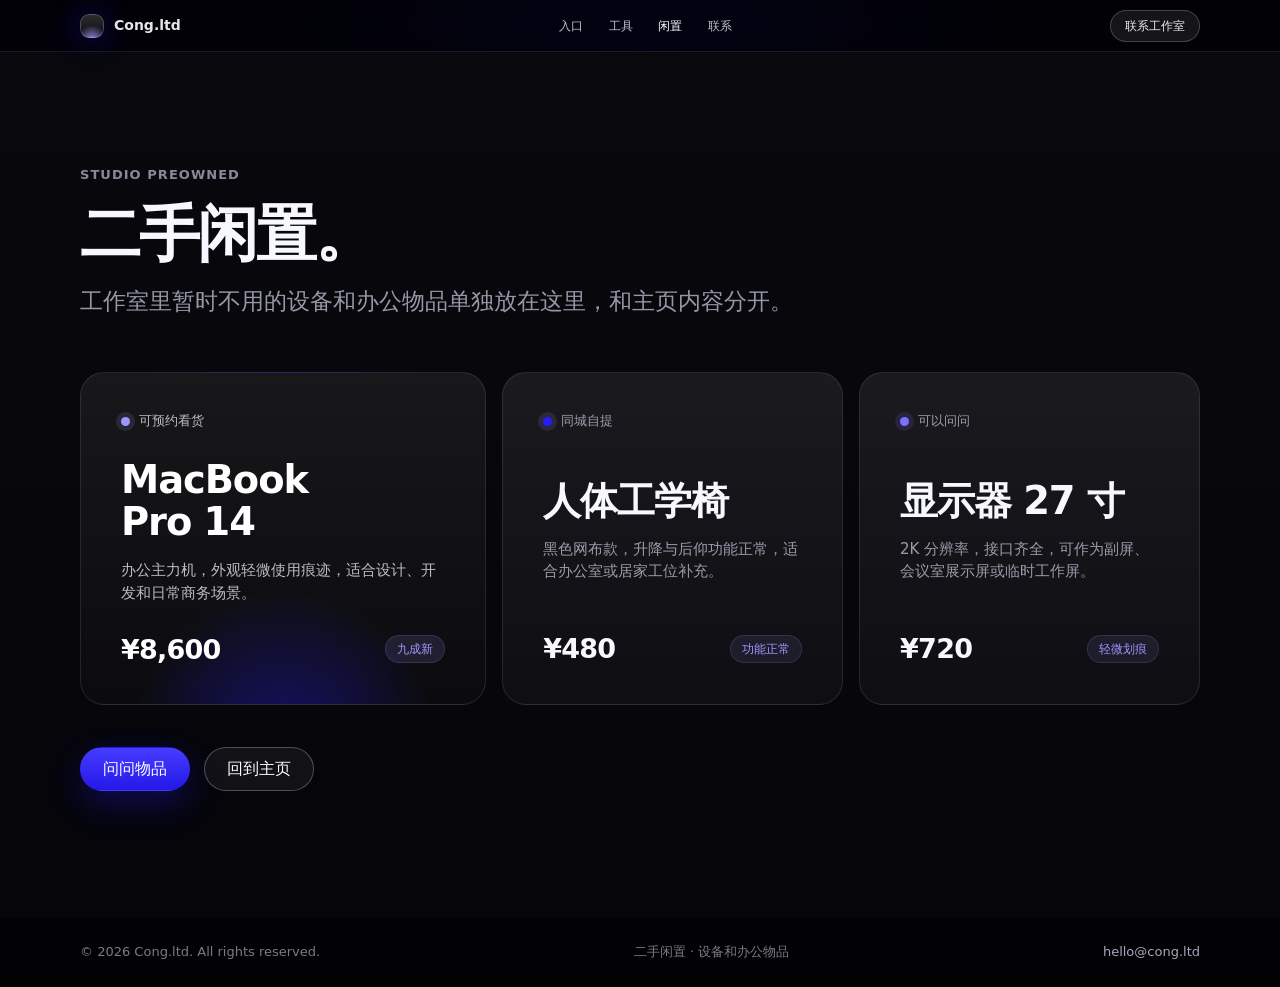
==== preowned.html @ 111c8457 "Upload cleaned Cong.ltd site" ====
<!doctype html>
<html lang="zh-CN">
<head>
  <meta charset="utf-8" />
  <meta name="viewport" content="width=device-width, initial-scale=1" />
  <title>二手闲置｜Cong.ltd</title>
  <meta name="description" content="Cong.ltd 工作室的二手闲置页面：设备、办公物品和轻量联系入口。" />
  <link rel="stylesheet" href="assets/css/style.css">
</head>
<body>
  <a class="skip-link" href="#main">跳到正文</a>
  <nav class="nav" aria-label="主导航">
    <div class="nav-inner">
      <a class="brand" href="index.html#top" aria-label="Cong.ltd 首页"><span class="brand-mark" aria-hidden="true"></span><span>Cong.ltd</span></a>
      <div class="nav-links" aria-label="页面导航">
        <a href="index.html#top">入口</a>
        <a href="tools.html">工具</a>
        <a href="preowned.html" aria-current="page">闲置</a>
        <a href="index.html#contact">联系</a>
      </div>
      <a class="nav-cta" href="index.html#contact">联系工作室</a>
      <button class="menu-btn" type="button" aria-label="打开菜单" aria-expanded="false">☰</button>
    </div>
  </nav>
  <div class="mobile-menu" aria-label="移动端菜单">
    <a href="index.html#top">入口</a>
    <a href="tools.html">工具</a>
    <a href="preowned.html">闲置</a>
    <a href="index.html#contact">联系</a>
  </div>

  <main id="main">
    <section class="section shelf-section page-hero">
      <div class="wrap">
        <div class="section-head left reveal">
          <p class="eyebrow dark-text">Studio preowned</p>
          <h1>二手闲置。</h1>
          <p class="lead">工作室里暂时不用的设备和办公物品单独放在这里，和主页内容分开。</p>
        </div>
        <div class="product-grid compact">
          <article class="product-card feature reveal">
            <div class="product-topline">
              <span class="status-dot available"></span>
              <span>可预约看货</span>
            </div>
            <div>
              <h3>MacBook Pro 14</h3>
              <p>办公主力机，外观轻微使用痕迹，适合设计、开发和日常商务场景。</p>
            </div>
            <div class="product-foot">
              <strong>¥8,600</strong>
              <span class="pill">九成新</span>
            </div>
          </article>
          <article class="product-card reveal">
            <div class="product-topline">
              <span class="status-dot"></span>
              <span>同城自提</span>
            </div>
            <div>
              <h3>人体工学椅</h3>
              <p>黑色网布款，升降与后仰功能正常，适合办公室或居家工位补充。</p>
            </div>
            <div class="product-foot">
              <strong>¥480</strong>
              <span class="pill">功能正常</span>
            </div>
          </article>
          <article class="product-card reveal">
            <div class="product-topline">
              <span class="status-dot reserved"></span>
              <span>可以问问</span>
            </div>
            <div>
              <h3>显示器 27 寸</h3>
              <p>2K 分辨率，接口齐全，可作为副屏、会议室展示屏或临时工作屏。</p>
            </div>
            <div class="product-foot">
              <strong>¥720</strong>
              <span class="pill">轻微划痕</span>
            </div>
          </article>
        </div>
        <div class="section-actions reveal preowned-actions">
          <a class="btn" href="mailto:hello@cong.ltd?subject=Cong.ltd%20%E9%97%B2%E7%BD%AE">问问物品</a>
          <a class="btn secondary" href="index.html#contact">回到主页</a>
        </div>
      </div>
    </section>
  </main>

  <footer class="footer">
    <div class="footer-inner">
      <span>© <span id="year"></span> Cong.ltd. All rights reserved.</span>
      <span>二手闲置 · 设备和办公物品</span>
      <a class="footer-mail" href="mailto:hello@cong.ltd?subject=Cong.ltd%20%E8%81%94%E7%B3%BB">hello@cong.ltd</a>
    </div>
  </footer>

  <script src="assets/js/script.js" defer></script>
</body>
</html>
---- assets/css/style.css ----
:root {
  color-scheme: dark;
  --black: #020204;
  --ink: #f6f7ff;
  --muted: rgba(230, 233, 255, .64);
  --soft: #080812;
  --soft-2: #030308;
  --white: #11121c;
  --line: rgba(255, 255, 255, .1);
  --blue: #281cff;
  --blue-dark: #7b70ff;
  --blue-bright: #9f96ff;
  --violet: #6d3cff;
  --radius: 18px;
  --shadow: rgba(18, 10, 96, .38) 0 24px 80px;
  --max: 1120px;
  --nav-h: 52px;
  --font-system: -apple-system, BlinkMacSystemFont, "SF Pro Display", "SF Pro Text", "PingFang SC", "Hiragino Sans GB", "Microsoft YaHei", "Segoe UI", system-ui, sans-serif;
  --tracking-tight: -0.028em;
  --tracking-title: -0.038em;
  --tracking-body: 0;
  --tracking-label: .08em;
  --text-caption: 12px;
  --text-small: 14px;
  --text-body: 17px;
  --text-lead: clamp(19px, 1.8vw, 23px);
  --text-card-title: clamp(23px, 2.2vw, 29px);
  --text-section-title: clamp(40px, 4.8vw, 64px);
  --text-hero: clamp(44px, 7.4vw, 92px);
  font-family: var(--font-system);
}

* { box-sizing: border-box; }
html { scroll-behavior: smooth; }
body {
  margin: 0;
  background:
    radial-gradient(circle at 50% -14%, rgba(40, 28, 255, .2), transparent 30%),
    radial-gradient(circle at 10% 34%, rgba(109, 60, 255, .12), transparent 28%),
    radial-gradient(circle at 90% 66%, rgba(40, 28, 255, .13), transparent 30%),
    var(--soft-2);
  color: var(--ink);
  letter-spacing: var(--tracking-body);
  -webkit-font-smoothing: antialiased;
  text-rendering: optimizeLegibility;
  font-size: var(--text-body);
  line-height: 1.47059;
}

a { color: inherit; text-decoration: none; }
button, input, textarea { font: inherit; }

.skip-link {
  position: absolute;
  left: 12px;
  top: -48px;
  z-index: 20;
  background: rgba(246,247,255,.94);
  color: #020204;
  padding: 10px 14px;
  border-radius: 999px;
  transition: top .2s ease;
}
.skip-link:focus { top: 12px; }

.nav {
  position: sticky;
  top: 0;
  z-index: 10;
  height: var(--nav-h);
  background: rgba(2, 2, 6, .74);
  color: rgba(255, 255, 255, .9);
  backdrop-filter: saturate(180%) blur(20px);
  -webkit-backdrop-filter: saturate(180%) blur(20px);
  border-bottom: 1px solid rgba(255,255,255,.1);
}

.nav-inner {
  width: min(var(--max), calc(100% - 36px));
  margin: 0 auto;
  height: 100%;
  display: flex;
  align-items: center;
  justify-content: space-between;
  gap: 20px;
}

.brand {
  display: inline-flex;
  align-items: center;
  gap: 10px;
  min-width: max-content;
  font-size: 14px;
  font-weight: 600;
  letter-spacing: var(--tracking-body);
}

.brand-mark {
  width: 24px;
  height: 24px;
  border-radius: 9px;
  background:
    radial-gradient(circle at 50% 110%, rgba(159,150,255,.95), transparent 52%),
    linear-gradient(180deg, rgba(255,255,255,.16), rgba(255,255,255,.02)),
    #05050a;
  box-shadow:
    inset 0 0 0 1px rgba(255,255,255,.22),
    0 0 30px rgba(40,28,255,.42);
}

.nav-links {
  display: flex;
  align-items: center;
  gap: clamp(16px, 2vw, 26px);
  font-size: var(--text-caption);
  line-height: 1;
  color: rgba(255,255,255,.76);
}

.nav-links a { transition: color .18s ease; }
.nav-links a:hover, .nav-links a:focus-visible, .nav-links a[aria-current="page"] { color: #fff; }

.nav-cta {
  display: inline-flex;
  align-items: center;
  justify-content: center;
  min-height: 32px;
  padding: 0 14px;
  border-radius: 999px;
  border: 1px solid rgba(255,255,255,.2);
  background: rgba(255,255,255,.08);
  color: rgba(255,255,255,.92);
  font-size: var(--text-caption);
  line-height: 1;
  font-weight: 500;
  transition: background .18s ease, border-color .18s ease;
}
.nav-cta:hover { background: rgba(255,255,255,.14); border-color: rgba(255,255,255,.32); }

.menu-btn { display: none; }
.mobile-menu { display: none; }

main { overflow: hidden; }

.hero {
  min-height: auto;
  background:
    radial-gradient(circle at 50% 88%, rgba(40, 28, 255, .58), transparent 29%),
    radial-gradient(circle at 50% 78%, rgba(159, 150, 255, .32), transparent 22%),
    linear-gradient(180deg, #020204 0%, #030309 62%, #080817 100%);
  color: #fff;
  display: grid;
  place-items: center;
  text-align: center;
  padding: clamp(74px, 7.8vw, 108px) 18px clamp(66px, 7vw, 92px);
  position: relative;
  isolation: isolate;
}

.hero::before {
  content: "";
  position: absolute;
  inset: auto max(-140px, -11vw) 26px max(-140px, -11vw);
  height: min(520px, 48vw);
  border-radius: 46px;
  background:
    radial-gradient(circle at 50% 100%, rgba(159,150,255,.82), transparent 34%),
    radial-gradient(circle at 50% 92%, rgba(40,28,255,.76), transparent 44%),
    linear-gradient(180deg, rgba(255,255,255,.04), rgba(255,255,255,.01));
  filter: blur(2px);
  opacity: .74;
  z-index: -1;
  pointer-events: none;
  box-shadow:
    inset 0 0 0 1px rgba(255,255,255,.06),
    inset 0 -42px 80px rgba(159,150,255,.26),
    0 44px 120px rgba(40,28,255,.24);
}

.hero::after {
  content: "";
  position: absolute;
  inset: 0;
  background:
    linear-gradient(90deg, rgba(255,255,255,.035) 1px, transparent 1px),
    linear-gradient(180deg, rgba(255,255,255,.03) 1px, transparent 1px);
  background-size: 120px 120px;
  mask-image: linear-gradient(to bottom, transparent, #000 18%, transparent 72%);
  opacity: .18;
  z-index: -1;
  pointer-events: none;
}

.hero-kicker, .eyebrow {
  margin: 0 0 18px;
  font-size: 13px;
  line-height: 1.23077;
  color: rgba(255,255,255,.72);
  letter-spacing: var(--tracking-label);
  text-transform: uppercase;
  font-weight: 600;
}

.hero h1 {
  margin: 0 auto;
  max-width: 1040px;
  font-size: var(--text-hero);
  line-height: 1.035;
  letter-spacing: var(--tracking-title);
  font-weight: 700;
  text-wrap: balance;
}

.hero-subtitle {
  max-width: 720px;
  margin: 26px auto 0;
  font-size: var(--text-lead);
  line-height: 1.381;
  color: rgba(235,238,255,.72);
  font-weight: 400;
  letter-spacing: var(--tracking-body);
  text-wrap: pretty;
}

.hero-actions, .section-actions {
  display: flex;
  align-items: center;
  justify-content: center;
  flex-wrap: wrap;
  gap: 14px;
  margin-top: 34px;
}

.btn {
  display: inline-flex;
  align-items: center;
  justify-content: center;
  min-height: 44px;
  padding: 0 22px;
  border-radius: 999px;
  border: 1px solid transparent;
  background: var(--blue);
  color: #fff;
  font-size: 16px;
  line-height: 1;
  font-weight: 500;
  letter-spacing: var(--tracking-body);
  box-shadow: 0 12px 34px rgba(40,28,255,.3);
  background: linear-gradient(180deg, #463cff, #2518e8);
  transition: transform .18s ease, background .18s ease, border-color .18s ease, box-shadow .18s ease;
}
.btn:hover { transform: translateY(-1px); background: linear-gradient(180deg, #5b52ff, #2f24ff); box-shadow: 0 16px 42px rgba(40,28,255,.4); }
.btn:active { transform: translateY(0); }
.btn.secondary { background: rgba(255,255,255,.05); border-color: rgba(255,255,255,.26); color: #fff; box-shadow: none; }
.btn.secondary:hover { border-color: rgba(255,255,255,.46); background: rgba(255,255,255,.09); box-shadow: none; }
.btn.dark { background: rgba(255,255,255,.1); color: #fff; border-color: rgba(255,255,255,.18); box-shadow: none; }
.btn.dark:hover { background: rgba(255,255,255,.15); box-shadow: none; }
.btn.ghost { background: rgba(255,255,255,.04); color: var(--blue-bright); border-color: rgba(159,150,255,.36); box-shadow: none; }
.btn.ghost:hover { background: rgba(159,150,255,.1); box-shadow: none; }

.hero-panel {
  width: min(920px, calc(100vw - 36px));
  margin: clamp(40px, 5vw, 52px) auto 0;
  border-radius: 42px;
  background:
    linear-gradient(180deg, rgba(255,255,255,.12), rgba(255,255,255,.025)),
    rgba(5,5,12,.64);
  border: 1px solid rgba(255,255,255,.14);
  box-shadow:
    inset 0 1px 0 rgba(255,255,255,.12),
    0 38px 120px rgba(0,0,0,.54),
    0 0 90px rgba(40,28,255,.18);
  padding: 14px;
  text-align: left;
  backdrop-filter: blur(22px) saturate(150%);
  -webkit-backdrop-filter: blur(22px) saturate(150%);
}

.dashboard {
  min-height: 330px;
  border-radius: 30px;
  background:
    radial-gradient(circle at 75% 110%, rgba(40,28,255,.28), transparent 36%),
    linear-gradient(180deg, rgba(255,255,255,.075), rgba(255,255,255,.026)),
    #050509;
  color: var(--ink);
  display: grid;
  grid-template-columns: 1fr 1.1fr;
  gap: 0;
  overflow: hidden;
}

.dash-copy {
  padding: clamp(26px, 3.6vw, 42px);
  display: flex;
  flex-direction: column;
  justify-content: space-between;
  gap: 28px;
}

.dash-label { font-size: 13px; line-height: 1.23077; color: var(--muted); margin-bottom: 14px; letter-spacing: var(--tracking-body); }
.dash-title { margin: 0; font-size: clamp(30px, 3.1vw, 44px); line-height: 1.09091; letter-spacing: var(--tracking-tight); font-weight: 650; text-wrap: balance; }
.dash-text { margin: 16px 0 0; color: var(--muted); font-size: 16px; line-height: 1.5; letter-spacing: var(--tracking-body); text-wrap: pretty; }

.dash-list { display: grid; gap: 12px; margin: 0; padding: 0; list-style: none; }
.dash-list li { display: flex; align-items: center; gap: 10px; color: rgba(235,238,255,.74); font-size: 14px; line-height: 1.35; letter-spacing: var(--tracking-body); }
.dot { width: 8px; height: 8px; border-radius: 50%; background: var(--blue-bright); box-shadow: 0 0 0 5px rgba(159,150,255,.13); }

.dash-visual {
  background:
    radial-gradient(circle at 50% 100%, rgba(159,150,255,.5), transparent 38%),
    radial-gradient(circle at 50% 76%, rgba(40,28,255,.44), transparent 44%),
    #030306;
  min-height: 330px;
  position: relative;
  padding: 24px;
  display: grid;
  place-items: center;
}

.orbit {
  width: min(340px, 78%);
  aspect-ratio: 1;
  border-radius: 42px;
  position: relative;
  background:
    radial-gradient(circle at 50% 105%, rgba(190,185,255,.92), transparent 32%),
    radial-gradient(circle at 50% 82%, rgba(40,28,255,.82), transparent 45%),
    linear-gradient(180deg, rgba(255,255,255,.03), rgba(255,255,255,.01));
  box-shadow:
    inset 0 0 0 1px rgba(255,255,255,.08),
    inset 0 -28px 70px rgba(159,150,255,.2),
    0 28px 80px rgba(40,28,255,.2);
  animation: breathe 5s ease-in-out infinite;
}

.orbit::before, .orbit::after {
  content: "";
  position: absolute;
  width: 108px;
  height: 54px;
  border-radius: 0 0 108px 108px;
  background: #281cff;
  box-shadow: 0 16px 52px rgba(40,28,255,.48);
}
.orbit::before { top: 31%; left: 50%; transform: translateX(-50%); }
.orbit::after { display: none; }

.core {
  position: absolute;
  inset: 50% auto auto 50%;
  transform: translate(-50%, -50%);
  width: 132px;
  height: 132px;
  border-radius: 50%;
  background:
    radial-gradient(circle at 50% 0%, #05050a 0 30%, transparent 31%),
    linear-gradient(180deg, #281cff, #120b8d);
  display: grid;
  place-items: center;
  color: #fff;
  font-size: 38px;
  font-weight: 750;
  box-shadow: 0 24px 70px rgba(40,28,255,.42);
}

@keyframes breathe {
  0%, 100% { transform: scale(1); opacity: .94; }
  50% { transform: scale(1.035); opacity: 1; }
}

.section {
  padding: clamp(72px, 9vw, 112px) 18px clamp(80px, 10vw, 126px);
  background: transparent;
  color: var(--ink);
  position: relative;
}
.section.dark,
.section.soft,
.section.white {
  background:
    linear-gradient(180deg, rgba(255,255,255,.018), rgba(255,255,255,.006)),
    var(--soft-2);
  color: var(--ink);
}
.section.dark::before,
.section.soft::before,
.section.white::before,
.contact::before {
  content: "";
  position: absolute;
  inset: 0;
  pointer-events: none;
  background:
    radial-gradient(circle at 14% 24%, rgba(40,28,255,.11), transparent 26%),
    radial-gradient(circle at 88% 76%, rgba(109,60,255,.1), transparent 24%);
  opacity: .74;
}
.section > .wrap,
.contact > .wrap { position: relative; z-index: 1; }

.wrap { width: min(var(--max), 100%); margin: 0 auto; }
.section-head { max-width: 760px; margin: 0 auto 54px; text-align: center; }
.section-head.left { margin-left: 0; text-align: left; }
.section h2 {
  margin: 0;
  font-size: var(--text-section-title);
  line-height: 1.0625;
  letter-spacing: var(--tracking-title);
  font-weight: 700;
  text-wrap: balance;
}
.section p.lead {
  margin: 20px 0 0;
  font-size: var(--text-lead);
  line-height: 1.3913;
  color: var(--muted);
  letter-spacing: var(--tracking-body);
  font-weight: 400;
  text-wrap: pretty;
}
.dark p.lead { color: var(--muted); }

.grid-3 {
  display: grid;
  grid-template-columns: repeat(3, 1fr);
  gap: 16px;
}

.card {
  min-height: 300px;
  border-radius: var(--radius);
  background:
    linear-gradient(180deg, rgba(255,255,255,.08), rgba(255,255,255,.035));
  padding: clamp(26px, 3.2vw, 38px);
  box-shadow: none;
  border: 1px solid rgba(255,255,255,.1);
  display: flex;
  flex-direction: column;
  justify-content: space-between;
  gap: 28px;
  transition: transform .2s ease, box-shadow .2s ease, border-color .2s ease;
}
.card:hover { transform: translateY(-3px); box-shadow: var(--shadow); border-color: rgba(159,150,255,.24); }
.dark .card { background: linear-gradient(180deg, rgba(255,255,255,.08), rgba(255,255,255,.035)); color: #fff; border-color: rgba(255,255,255,.1); }

.icon {
  width: 52px;
  height: 52px;
  border-radius: 15px;
  display: grid;
  place-items: center;
  background: linear-gradient(135deg, rgba(40,28,255,.18), rgba(159,150,255,.06));
  color: var(--blue-bright);
  font-size: 22px;
  line-height: 1;
  font-weight: 650;
  letter-spacing: var(--tracking-tight);
}
.dark .icon { color: var(--blue-bright); background: rgba(159,150,255,.12); }

.card h3 { margin: 0; font-size: var(--text-card-title); line-height: 1.1724; letter-spacing: var(--tracking-tight); font-weight: 650; text-wrap: balance; }
.card p { margin: 14px 0 0; color: var(--muted); line-height: 1.533; font-size: 15px; letter-spacing: var(--tracking-body); text-wrap: pretty; }
.dark .card p { color: rgba(255,255,255,.68); }

.link {
  color: var(--blue-bright);
  font-size: 15px;
  line-height: 1.333;
  font-weight: 500;
  letter-spacing: var(--tracking-body);
  width: max-content;
}
.link::after { content: " ›"; }
.link:hover { text-decoration: underline; }
.dark .link { color: var(--blue-bright); }

.split {
  display: grid;
  grid-template-columns: .9fr 1.1fr;
  gap: clamp(28px, 4.6vw, 58px);
  align-items: center;
}

.feature-list { display: grid; gap: 14px; }
.feature-row {
  display: grid;
  grid-template-columns: 44px 1fr;
  gap: 16px;
  padding: 20px;
  border-radius: 16px;
  background: rgba(255,255,255,.06);
  border: 1px solid rgba(255,255,255,.1);
}
.feature-row b { display: block; font-size: 18px; margin-bottom: 5px; }
.feature-row span { display: block; color: var(--muted); line-height: 1.45; }

.showcase {
  border-radius: 30px;
  min-height: 480px;
  background:
    radial-gradient(circle at 58% 105%, rgba(159,150,255,.52), transparent 32%),
    radial-gradient(circle at 72% 92%, rgba(40,28,255,.42), transparent 42%),
    linear-gradient(180deg, rgba(255,255,255,.08), rgba(255,255,255,.02)),
    #050509;
  border: 1px solid rgba(255,255,255,.12);
  padding: clamp(20px, 4vw, 42px);
  box-shadow: var(--shadow);
  color: #fff;
  display: flex;
  flex-direction: column;
  justify-content: space-between;
  overflow: hidden;
  position: relative;
}
.showcase::after {
  content: "";
  position: absolute;
  right: -70px;
  bottom: -90px;
  width: 320px;
  height: 320px;
  border-radius: 50%;
  background: radial-gradient(circle, rgba(159,150,255,.54), transparent 62%);
  pointer-events: none;
}
.showcase-top { display: flex; justify-content: space-between; gap: 18px; align-items: flex-start; position: relative; z-index: 1; }
.badge { border: 1px solid rgba(255,255,255,.18); border-radius: 999px; padding: 8px 12px; color: rgba(255,255,255,.72); font-size: 12px; }
.showcase-title { position: relative; z-index: 1; max-width: 520px; }
.showcase-title h3 { margin: 0; font-size: clamp(36px, 4.7vw, 58px); line-height: 1.069; letter-spacing: var(--tracking-title); font-weight: 700; text-wrap: balance; }
.showcase-title p { color: rgba(255,255,255,.7); font-size: 17px; line-height: 1.5; letter-spacing: var(--tracking-body); text-wrap: pretty; }

.timeline {
  display: grid;
  grid-template-columns: repeat(4, 1fr);
  gap: 10px;
  margin-top: 34px;
  position: relative;
  z-index: 1;
}
.step { border-radius: 16px; background: rgba(255,255,255,.08); padding: 18px; min-height: 126px; border: 1px solid rgba(255,255,255,.08); }
.step strong { display: block; font-size: 12px; line-height: 1; color: var(--blue-bright); margin-bottom: 13px; letter-spacing: var(--tracking-body); font-weight: 650; }
.step span { color: rgba(255,255,255,.8); font-size: 15px; line-height: 1.4; letter-spacing: var(--tracking-body); }

.case-grid {
  display: grid;
  grid-template-columns: 1.2fr .8fr;
  gap: 16px;
}
.case-card {
  min-height: 330px;
  border-radius: 24px;
  background:
    linear-gradient(180deg, rgba(255,255,255,.08), rgba(255,255,255,.035));
  padding: clamp(28px, 4vw, 44px);
  display: flex;
  flex-direction: column;
  justify-content: space-between;
  border: 1px solid rgba(255,255,255,.1);
}
.case-card.primary {
  background:
    radial-gradient(circle at 50% 115%, rgba(40,28,255,.34), transparent 36%),
    linear-gradient(180deg, rgba(255,255,255,.075), rgba(255,255,255,.022)),
    #050509;
  color: #fff;
}
.case-card p { color: var(--muted); line-height: 1.533; margin: 14px 0 0; font-size: 15px; letter-spacing: var(--tracking-body); text-wrap: pretty; }
.case-card.primary p { color: rgba(255,255,255,.72); }
.case-card h3 { font-size: clamp(30px, 3.8vw, 48px); margin: 0; letter-spacing: var(--tracking-title); line-height: 1.0833; font-weight: 700; text-wrap: balance; }
.case-meta { display: flex; flex-wrap: wrap; gap: 8px; margin-top: 22px; }
.pill { border-radius: 999px; padding: 7px 11px; background: rgba(159,150,255,.1); color: var(--blue-bright); font-size: 12px; line-height: 1; letter-spacing: var(--tracking-body); font-weight: 500; border: 1px solid rgba(159,150,255,.16); }
.primary .pill { background: rgba(159,150,255,.13); color: var(--blue-bright); }

.product-grid {
  display: grid;
  grid-template-columns: 1.12fr .94fr .94fr;
  gap: 16px;
}
.product-card {
  min-height: 318px;
  border-radius: 24px;
  background:
    linear-gradient(180deg, rgba(255,255,255,.08), rgba(255,255,255,.035));
  border: 1px solid rgba(255,255,255,.1);
  padding: clamp(26px, 3.4vw, 40px);
  display: flex;
  flex-direction: column;
  justify-content: space-between;
  gap: 30px;
  transition: transform .2s ease, box-shadow .2s ease, border-color .2s ease;
}
.product-card:hover { transform: translateY(-3px); box-shadow: var(--shadow); border-color: rgba(159,150,255,.24); }
.product-card.feature {
  background:
    radial-gradient(circle at 50% 112%, rgba(40,28,255,.38), transparent 36%),
    linear-gradient(180deg, rgba(255,255,255,.075), rgba(255,255,255,.022)),
    #050509;
  color: #fff;
}
.product-card h3 {
  margin: 0;
  font-size: clamp(28px, 3vw, 42px);
  line-height: 1.095;
  letter-spacing: var(--tracking-tight);
  font-weight: 700;
  text-wrap: balance;
}
.product-card p {
  margin: 15px 0 0;
  color: var(--muted);
  line-height: 1.533;
  font-size: 15px;
  letter-spacing: var(--tracking-body);
  text-wrap: pretty;
}
.product-card.feature p { color: rgba(255,255,255,.72); }
.product-topline {
  display: inline-flex;
  align-items: center;
  gap: 9px;
  color: var(--muted);
  font-size: 13px;
  line-height: 1.23077;
  letter-spacing: var(--tracking-body);
}
.product-card.feature .product-topline { color: rgba(255,255,255,.72); }
.status-dot {
  width: 9px;
  height: 9px;
  border-radius: 50%;
  background: var(--blue);
  box-shadow: 0 0 0 5px rgba(159,150,255,.13);
  flex: 0 0 auto;
}
.status-dot.available { background: var(--blue-bright); box-shadow: 0 0 0 5px rgba(159,150,255,.14); }
.status-dot.reserved { background: var(--blue-dark); box-shadow: 0 0 0 5px rgba(123,112,255,.14); }
.product-foot {
  display: flex;
  align-items: center;
  justify-content: space-between;
  gap: 14px;
  flex-wrap: wrap;
}
.product-foot strong {
  font-size: 27px;
  line-height: 1.111;
  letter-spacing: var(--tracking-tight);
  font-weight: 650;
  font-variant-numeric: tabular-nums;
}
.product-card.feature .pill { background: rgba(159,150,255,.13); color: var(--blue-bright); }

.tools-layout {
  display: grid;
  grid-template-columns: .86fr 1.14fr;
  gap: clamp(28px, 4.6vw, 58px);
  align-items: center;
}
.shelf-section {
  background:
    linear-gradient(180deg, rgba(255,255,255,.018), rgba(255,255,255,.006)),
    var(--soft-2);
  color: var(--ink);
}
.page-hero {
  min-height: calc(100dvh - var(--nav-h));
  padding-top: clamp(76px, 9vw, 118px);
}
.page-hero h1 {
  margin: 0;
  font-size: var(--text-section-title);
  line-height: 1.0625;
  letter-spacing: var(--tracking-title);
  font-weight: 700;
  text-wrap: balance;
}
.preowned-actions {
  justify-content: flex-start;
  margin-top: clamp(24px, 4vw, 42px);
}
.anchor-target {
  position: relative;
  top: calc(var(--nav-h) * -1);
  display: block;
  width: 0;
  height: 0;
  overflow: hidden;
}
.shelf-head {
  display: grid;
  grid-template-columns: minmax(0, 1fr) minmax(220px, 280px);
  gap: clamp(24px, 4vw, 56px);
  align-items: end;
  margin-bottom: 26px;
}
.shelf-head .lead {
  max-width: 650px;
}
.shelf-select-wrap {
  display: grid;
  gap: 9px;
}
.shelf-select-wrap span {
  color: rgba(230,233,255,.58);
  font-size: 13px;
  line-height: 1.23077;
}
.shelf-select-wrap select {
  width: 100%;
  min-height: 46px;
  border: 1px solid rgba(255,255,255,.16);
  border-radius: 16px;
  background:
    linear-gradient(180deg, rgba(255,255,255,.1), rgba(255,255,255,.045)),
    #050509;
  color: #fff;
  padding: 0 14px;
  outline: none;
}
.shelf-select-wrap select:focus {
  border-color: rgba(159,150,255,.48);
}
.shelf-panels {
  border: 1px solid rgba(255,255,255,.1);
  border-radius: 30px;
  background:
    radial-gradient(circle at 84% 100%, rgba(40,28,255,.18), transparent 34%),
    rgba(255,255,255,.025);
  padding: clamp(14px, 2vw, 22px);
}
.shelf-panel[hidden] { display: none; }
.shelf-panel.is-active {
  display: block;
}
.dark-text { color: rgba(230,233,255,.58); }
.tool-grid {
  display: grid;
  grid-template-columns: repeat(2, 1fr);
  gap: 14px;
}
.tool-card {
  min-height: 220px;
  border-radius: 22px;
  background:
    linear-gradient(180deg, rgba(255,255,255,.08), rgba(255,255,255,.035));
  border: 1px solid rgba(255,255,255,.1);
  padding: 28px;
  display: flex;
  flex-direction: column;
  justify-content: space-between;
  transition: transform .2s ease, background .2s ease;
}
.tool-card:hover { transform: translateY(-2px); background: rgba(255,255,255,.09); }
.tool-card.accent {
  background:
    radial-gradient(circle at 50% 115%, rgba(159,150,255,.3), transparent 44%),
    linear-gradient(135deg, rgba(40,28,255,.16), rgba(255,255,255,.04));
}
.tool-card.qr-tool {
  grid-column: 1 / -1;
  min-height: auto;
  display: grid;
  grid-template-columns: 40px minmax(180px, .72fr) minmax(280px, 1.28fr);
  align-items: start;
  gap: 24px;
  background:
    radial-gradient(circle at 82% 110%, rgba(159,150,255,.34), transparent 38%),
    linear-gradient(180deg, rgba(255,255,255,.09), rgba(255,255,255,.035));
}
.tool-card.finance-tool {
  grid-column: 1 / -1;
  min-height: auto;
  display: grid;
  grid-template-columns: 40px minmax(180px, .62fr) minmax(320px, 1.38fr);
  align-items: start;
  gap: 24px;
  background:
    radial-gradient(circle at 86% 110%, rgba(40,28,255,.3), transparent 38%),
    linear-gradient(180deg, rgba(255,255,255,.085), rgba(255,255,255,.032));
}
.tool-index {
  width: 40px;
  height: 40px;
  border-radius: 13px;
  display: grid;
  place-items: center;
  background: rgba(255,255,255,.08);
  color: var(--blue-bright);
  border: 1px solid rgba(255,255,255,.1);
  font-weight: 650;
  font-size: 13px;
  line-height: 1;
  letter-spacing: var(--tracking-body);
}
.tool-card h3 {
  margin: 30px 0 0;
  font-size: var(--text-card-title);
  line-height: 1.1724;
  letter-spacing: var(--tracking-tight);
  font-weight: 650;
  text-wrap: balance;
}
.tool-card p {
  margin: 11px 0 0;
  color: var(--muted);
  line-height: 1.4667;
  font-size: 15px;
  letter-spacing: var(--tracking-body);
  text-wrap: pretty;
}

.qr-app {
  display: grid;
  gap: 14px;
}
.qr-label {
  color: rgba(230,233,255,.68);
  font-size: 13px;
  line-height: 1.23077;
}
.qr-app textarea {
  width: 100%;
  min-height: 116px;
  resize: vertical;
  border: 1px solid rgba(255,255,255,.12);
  border-radius: 16px;
  background: rgba(255,255,255,.06);
  color: #fff;
  padding: 14px 15px;
  outline: none;
  line-height: 1.5;
  transition: border-color .18s ease, background .18s ease;
}
.qr-app textarea::placeholder { color: rgba(230,233,255,.4); }
.qr-app textarea:focus {
  border-color: rgba(159,150,255,.44);
  background: rgba(255,255,255,.08);
}
.qr-actions {
  display: flex;
  align-items: center;
  flex-wrap: wrap;
  gap: 10px;
}
.qr-actions .btn {
  min-height: 40px;
  padding-inline: 16px;
  font-size: 14px;
  cursor: pointer;
}
.qr-actions .disabled {
  opacity: .48;
  pointer-events: none;
}
.qr-output {
  min-height: 220px;
  border: 1px solid rgba(255,255,255,.1);
  border-radius: 24px;
  background:
    radial-gradient(circle at 50% 100%, rgba(40,28,255,.26), transparent 40%),
    rgba(2,2,7,.46);
  display: grid;
  place-items: center;
  padding: 22px;
  color: rgba(230,233,255,.52);
}
.qr-output canvas,
.qr-output img {
  width: min(180px, 100%);
  height: auto;
  border-radius: 14px;
  background: #fff;
  padding: 10px;
  box-shadow: 0 18px 54px rgba(0,0,0,.38);
}
.qr-message {
  color: rgba(230,233,255,.62);
  font-size: 14px;
  line-height: 1.4;
}

.finance-app {
  display: grid;
  gap: 14px;
}
.finance-fields {
  display: grid;
  grid-template-columns: repeat(4, minmax(0, 1fr));
  gap: 10px;
}
.finance-app label {
  display: grid;
  gap: 7px;
}
.finance-app label span {
  color: rgba(230,233,255,.68);
  font-size: 13px;
  line-height: 1.23077;
}
.finance-app input {
  width: 100%;
  min-height: 42px;
  border: 1px solid rgba(255,255,255,.12);
  border-radius: 14px;
  background: rgba(255,255,255,.06);
  color: #fff;
  padding: 0 12px;
  outline: none;
  transition: border-color .18s ease, background .18s ease;
}
.finance-app input::placeholder { color: rgba(230,233,255,.38); }
.finance-app input:focus {
  border-color: rgba(159,150,255,.44);
  background: rgba(255,255,255,.08);
}
.finance-result {
  display: grid;
  grid-template-columns: repeat(2, minmax(0, 1fr));
  gap: 10px;
}
.finance-result div,
.finance-records {
  border: 1px solid rgba(255,255,255,.1);
  border-radius: 16px;
  background: rgba(2,2,7,.4);
  padding: 14px;
}
.finance-result span,
.finance-record span {
  display: block;
  color: rgba(230,233,255,.52);
  font-size: 12px;
  line-height: 1.25;
}
.finance-result strong {
  display: block;
  margin-top: 8px;
  color: #fff;
  font-size: 18px;
  line-height: 1.25;
  font-weight: 650;
  overflow-wrap: anywhere;
}
.finance-actions {
  display: flex;
  flex-wrap: wrap;
  gap: 10px;
}
.finance-actions .btn {
  min-height: 40px;
  padding-inline: 16px;
  font-size: 14px;
  cursor: pointer;
}
.finance-records {
  display: grid;
  gap: 10px;
  min-height: 54px;
}
.finance-records:empty::before {
  content: "暂无记录";
  color: rgba(230,233,255,.5);
  font-size: 14px;
}
.finance-record {
  display: grid;
  gap: 5px;
}
.finance-record strong {
  color: #fff;
  font-size: 15px;
  line-height: 1.35;
}
.finance-record em {
  color: rgba(230,233,255,.56);
  font-size: 12px;
  line-height: 1.35;
  font-style: normal;
}

.contact {
  background:
    radial-gradient(circle at 50% 100%, rgba(40,28,255,.32), transparent 34%),
    linear-gradient(180deg, #030308, #020204);
  color: #fff;
  text-align: center;
  padding: clamp(84px, 11vw, 144px) 18px clamp(92px, 12vw, 152px);
  position: relative;
}
.contact h2 { margin: 0 auto; max-width: 900px; font-size: clamp(42px, 6.4vw, 78px); line-height: 1.064; letter-spacing: var(--tracking-title); font-weight: 700; text-wrap: balance; }
.contact p { max-width: 660px; margin: 24px auto 0; color: rgba(255,255,255,.72); font-size: var(--text-lead); line-height: 1.3913; letter-spacing: var(--tracking-body); text-wrap: pretty; }
.contact-detail {
  width: max-content;
  max-width: 100%;
  margin: 28px auto 0;
  display: grid;
  gap: 8px;
  text-align: center;
}
.contact-detail span {
  color: rgba(255,255,255,.56);
  font-size: 13px;
  line-height: 1.3846;
  letter-spacing: .01em;
}
.contact-detail a {
  color: #fff;
  font-size: clamp(22px, 2.4vw, 32px);
  font-weight: 600;
  line-height: 1.1875;
  letter-spacing: var(--tracking-tight);
  overflow-wrap: anywhere;
  transition: color .18s ease;
}
.contact-detail a:hover { color: rgba(255,255,255,.82); }
.contact-icons {
  width: min(100%, 440px);
  margin: 30px auto 0;
  display: flex;
  align-items: stretch;
  justify-content: center;
  gap: 14px;
}
.contact-icon-link {
  min-width: 0;
  flex: 1 1 0;
  display: grid;
  justify-items: center;
  gap: 10px;
  color: rgba(255,255,255,.78);
  font-size: 13px;
  line-height: 1.2308;
  font-weight: 600;
  letter-spacing: var(--tracking-body);
  transition: color .18s ease, transform .18s ease;
}
.contact-icon-link:hover {
  color: #fff;
  transform: translateY(-2px);
}
.contact-icon-mark {
  position: relative;
  width: 58px;
  height: 58px;
  display: inline-grid;
  place-items: center;
  border: 1px solid rgba(255,255,255,.16);
  border-radius: 18px;
  background: rgba(255,255,255,.07);
  box-shadow: rgba(18, 10, 96, .24) 0 18px 48px;
  overflow: hidden;
}
.contact-icon-mark img {
  position: absolute;
  inset: 50% auto auto 50%;
  width: 28px;
  height: 28px;
  object-fit: contain;
  transform: translate(-50%, -50%);
}
.contact-icon-fallback {
  color: rgba(255,255,255,.86);
  font-size: 20px;
  line-height: 1;
  font-weight: 700;
}
.contact-icon-text {
  max-width: 100%;
  overflow-wrap: anywhere;
}

.footer {
  background: #020204;
  color: rgba(230,233,255,.52);
  padding: 26px 18px;
  font-size: 13px;
  line-height: 1.3846;
  letter-spacing: var(--tracking-body);
}
.footer-inner { width: min(var(--max), 100%); margin: 0 auto; display: flex; justify-content: space-between; gap: 18px; flex-wrap: wrap; }
.footer-mail { color: rgba(230,233,255,.72); font-weight: 500; }
.footer-mail:hover { color: var(--blue-bright); }

.studio-hero {
  min-height: calc(100dvh - var(--nav-h));
  text-align: left;
}
.studio-hero-inner {
  display: grid;
  grid-template-columns: minmax(0, 1.05fr) minmax(300px, .95fr);
  gap: clamp(36px, 6vw, 86px);
  align-items: end;
}
.studio-hero-copy {
  max-width: 760px;
}
.studio-hero .hero-kicker,
.studio-hero h1,
.studio-hero .hero-subtitle {
  margin-left: 0;
  margin-right: 0;
}
.studio-hero .hero-subtitle {
  max-width: 680px;
}
.studio-hero .hero-actions {
  justify-content: flex-start;
}
.studio-signal {
  border: 1px solid rgba(255,255,255,.12);
  border-radius: 30px;
  background:
    radial-gradient(circle at 88% 100%, rgba(159,150,255,.28), transparent 34%),
    linear-gradient(180deg, rgba(255,255,255,.08), rgba(255,255,255,.028)),
    rgba(5,5,12,.72);
  box-shadow: var(--shadow);
  backdrop-filter: blur(18px) saturate(140%);
  -webkit-backdrop-filter: blur(18px) saturate(140%);
  overflow: hidden;
}
.signal-line {
  display: grid;
  grid-template-columns: 44px minmax(120px, .8fr) minmax(0, 1fr);
  gap: 18px;
  align-items: baseline;
  padding: clamp(18px, 2.8vw, 28px);
  border-bottom: 1px solid rgba(255,255,255,.08);
}
.signal-line:last-child { border-bottom: 0; }
.signal-line span,
.studio-proof span,
.studio-entry-card span {
  color: var(--blue-bright);
  font-size: 12px;
  line-height: 1;
  font-weight: 650;
  font-variant-numeric: tabular-nums;
}
.signal-line strong,
.studio-proof strong,
.studio-entry-card strong {
  display: block;
  color: #fff;
  font-size: clamp(19px, 2vw, 24px);
  line-height: 1.16;
  letter-spacing: var(--tracking-tight);
  font-weight: 650;
}
.signal-line p,
.studio-proof p,
.studio-entry-card p {
  margin: 0;
  color: rgba(230,233,255,.62);
  font-size: 15px;
  line-height: 1.5;
  text-wrap: pretty;
}
.studio-statement {
  background:
    linear-gradient(180deg, rgba(255,255,255,.018), rgba(255,255,255,.006)),
    var(--soft-2);
}
.studio-proof {
  display: grid;
  gap: 12px;
}
.studio-proof div,
.studio-entry-card {
  border: 1px solid rgba(255,255,255,.1);
  border-radius: 22px;
  background:
    linear-gradient(180deg, rgba(255,255,255,.075), rgba(255,255,255,.028));
  padding: clamp(22px, 3vw, 30px);
}
.studio-proof div {
  display: grid;
  gap: 12px;
}
.studio-entry-grid {
  display: grid;
  grid-template-columns: repeat(3, minmax(0, 1fr));
  gap: 14px;
}
.studio-entry-card {
  min-height: 250px;
  display: flex;
  flex-direction: column;
  justify-content: space-between;
  gap: 28px;
  transition: transform .2s ease, border-color .2s ease, background .2s ease;
}
.studio-entry-card:hover {
  transform: translateY(-3px);
  border-color: rgba(159,150,255,.24);
  background: rgba(255,255,255,.08);
}
.studio-entry-card.accent {
  background:
    radial-gradient(circle at 50% 115%, rgba(159,150,255,.3), transparent 44%),
    linear-gradient(135deg, rgba(40,28,255,.16), rgba(255,255,255,.04));
}

:focus-visible { outline: 2px solid var(--blue); outline-offset: 3px; }

.reveal { opacity: 0; transform: translateY(18px); transition: opacity .7s ease, transform .7s ease; }
.reveal.visible { opacity: 1; transform: none; }

@media (max-width: 1180px) {
  .wrap, .nav-inner { width: min(100% - 40px, var(--max)); }
  .hero-panel { width: min(900px, calc(100vw - 40px)); }
  .grid-3, .product-grid { grid-template-columns: repeat(2, minmax(0, 1fr)); }
  .grid-3 .card:last-child, .product-grid .product-card:last-child { grid-column: 1 / -1; }
  .timeline { grid-template-columns: repeat(2, minmax(0, 1fr)); }
}

@media (max-width: 900px) {
  .nav-links { display: none; }
  .nav-cta { display: none; }
  .menu-btn {
    display: inline-flex;
    align-items: center;
    justify-content: center;
    width: 36px;
    height: 36px;
    border-radius: 50%;
    border: 0;
    background: rgba(255,255,255,.08);
    color: #fff;
  }
  .mobile-menu {
    position: fixed;
    inset: var(--nav-h) 0 auto 0;
    background: rgba(2,2,8,.94);
    backdrop-filter: blur(18px);
    padding: 20px 18px 28px;
    display: none;
    z-index: 9;
  }
  body.menu-open .mobile-menu { display: grid; gap: 16px; }
  .mobile-menu a { color: #fff; font-size: 21px; line-height: 1.238; letter-spacing: var(--tracking-tight); padding: 8px 0; }
  .dashboard, .split, .case-grid, .tools-layout, .studio-hero-inner { grid-template-columns: 1fr; }
  .shelf-head { grid-template-columns: 1fr; align-items: start; }
  .studio-hero { text-align: left; }
  .studio-signal { max-width: 720px; }
  .tool-card.qr-tool,
  .tool-card.finance-tool { grid-template-columns: 40px 1fr; }
  .tool-card.qr-tool .qr-app,
  .tool-card.finance-tool .finance-app { grid-column: 1 / -1; }
  .finance-fields { grid-template-columns: repeat(2, minmax(0, 1fr)); }
  .grid-3, .product-grid { grid-template-columns: repeat(2, minmax(0, 1fr)); }
  .grid-3 .card:last-child, .product-grid .product-card:last-child { grid-column: 1 / -1; }
  .section-head.left { max-width: 760px; margin-right: auto; }
  .section-actions[style] { justify-content: center !important; }
  .showcase { min-height: auto; gap: 34px; }
  .product-card { min-height: 280px; }
  .timeline { grid-template-columns: 1fr 1fr; }
}

@media (max-width: 760px) {
  .wrap, .nav-inner { width: min(100% - 28px, var(--max)); }
  .hero-panel { width: min(100%, calc(100vw - 28px)); }
  .dashboard, .grid-3, .case-grid, .product-grid, .tools-layout, .tool-grid, .studio-entry-grid { grid-template-columns: 1fr; }
  .grid-3 .card:last-child, .product-grid .product-card:last-child { grid-column: auto; }
  .dash-visual { display: none; }
  .dashboard { min-height: auto; }
  .signal-line { grid-template-columns: 1fr; gap: 10px; }
}

@media (max-width: 560px) {
  .nav-inner { width: min(var(--max), calc(100% - 24px)); }
  .hero { padding: 58px 14px 50px; }
  .hero h1 { font-size: clamp(42px, 12.5vw, 58px); line-height: 1.07; letter-spacing: -0.032em; }
  .hero-subtitle { font-size: 19px; line-height: 1.421; margin-top: 22px; }
  .hero-panel { margin-top: 34px; padding: 10px; border-radius: 24px; }
  .shelf-panels { border-radius: 24px; padding: 12px; }
  .dash-copy { padding: 24px; gap: 24px; }
  .section { padding-top: 68px; padding-bottom: 78px; }
  .section-head { margin-bottom: 36px; }
  .section h2 { font-size: clamp(34px, 10.4vw, 44px); line-height: 1.09; letter-spacing: -0.032em; }
  .section p.lead { font-size: 18px; line-height: 1.444; margin-top: 16px; }
  .hero-actions, .section-actions { align-items: stretch; flex-direction: column; }
  .btn { width: 100%; min-height: 46px; font-size: 16px; }
  .qr-actions { align-items: stretch; flex-direction: column; }
  .finance-actions { align-items: stretch; flex-direction: column; }
  .finance-fields, .finance-result { grid-template-columns: 1fr; }
  .qr-output { min-height: 190px; }
  .dash-title { font-size: 29px; line-height: 1.12; letter-spacing: -0.026em; }
  .dash-text { font-size: 15px; line-height: 1.533; }
  .timeline { grid-template-columns: 1fr; }
  .card { min-height: 260px; }
  .case-card, .product-card, .tool-card { min-height: auto; }
  .showcase-top { flex-wrap: wrap; }
  .showcase-title h3 { font-size: clamp(32px, 9vw, 42px); }
  .case-card h3, .product-card h3 { letter-spacing: -0.03em; }
  .contact h2 { font-size: clamp(36px, 10.8vw, 48px); line-height: 1.09; letter-spacing: -0.032em; }
  .contact-detail { margin-top: 24px; }
  .contact-detail a { font-size: clamp(22px, 7vw, 28px); }
  .footer-inner { display: grid; }
}

@media (prefers-reduced-motion: reduce) {
  *, *::before, *::after { animation-duration: .001ms !important; animation-iteration-count: 1 !important; scroll-behavior: auto !important; transition-duration: .001ms !important; }
  .reveal { opacity: 1; transform: none; }
}
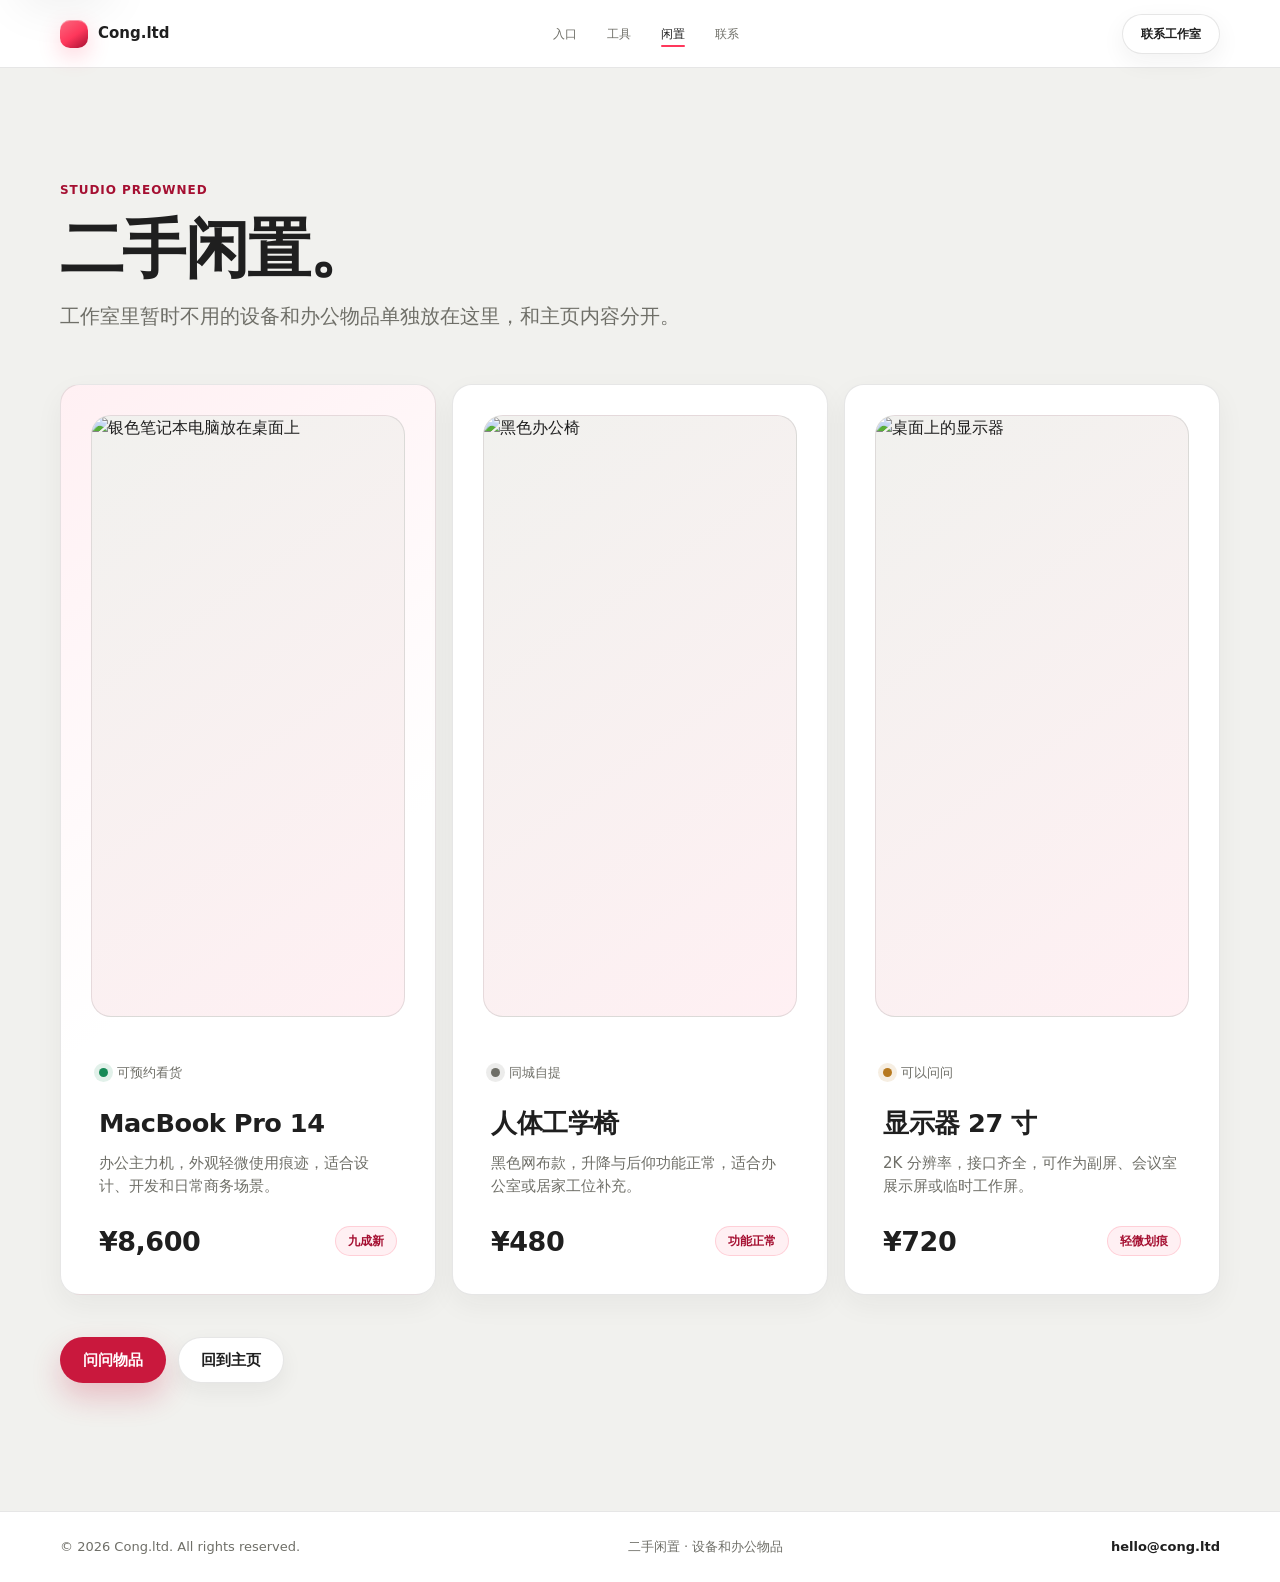
==== commit ae3cbcd3: "Recompose preowned listings" ====
--- a/preowned.html
+++ b/preowned.html
@@ -39,6 +39,9 @@
         </div>
         <div class="product-grid compact">
           <article class="product-card feature reveal">
+            <div class="product-media">
+              <img src="https://images.unsplash.com/photo-1517336714731-489689fd1ca8?auto=format&fit=crop&w=900&q=80" alt="银色笔记本电脑放在桌面上" width="900" height="600" loading="lazy" decoding="async" style="display: block; width: 100%; aspect-ratio: 3 / 2; object-fit: cover;">
+            </div>
             <div class="product-topline">
               <span class="status-dot available"></span>
               <span>可预约看货</span>
@@ -53,6 +56,9 @@
             </div>
           </article>
           <article class="product-card reveal">
+            <div class="product-media">
+              <img src="https://images.unsplash.com/photo-1580480055273-228ff5388ef8?auto=format&fit=crop&w=900&q=80" alt="黑色办公椅" width="900" height="600" loading="lazy" decoding="async" style="display: block; width: 100%; aspect-ratio: 3 / 2; object-fit: cover;">
+            </div>
             <div class="product-topline">
               <span class="status-dot"></span>
               <span>同城自提</span>
@@ -67,6 +73,9 @@
             </div>
           </article>
           <article class="product-card reveal">
+            <div class="product-media">
+              <img src="https://images.unsplash.com/photo-1527443224154-c4a3942d3acf?auto=format&fit=crop&w=900&q=80" alt="桌面上的显示器" width="900" height="600" loading="lazy" decoding="async" style="display: block; width: 100%; aspect-ratio: 3 / 2; object-fit: cover;">
+            </div>
             <div class="product-topline">
               <span class="status-dot reserved"></span>
               <span>可以问问</span>
--- a/assets/css/style.css
+++ b/assets/css/style.css
@@ -1,88 +1,140 @@
 :root {
-  color-scheme: dark;
-  --black: #020204;
-  --ink: #f6f7ff;
-  --muted: rgba(230, 233, 255, .64);
-  --soft: #080812;
-  --soft-2: #030308;
-  --white: #11121c;
-  --line: rgba(255, 255, 255, .1);
-  --blue: #281cff;
-  --blue-dark: #7b70ff;
-  --blue-bright: #9f96ff;
-  --violet: #6d3cff;
-  --radius: 18px;
-  --shadow: rgba(18, 10, 96, .38) 0 24px 80px;
-  --max: 1120px;
-  --nav-h: 52px;
+  color-scheme: light;
+  --bg: #f7f7f5;
+  --surface: #ffffff;
+  --surface-soft: #f1f1ee;
+  --ink: #1f1f1f;
+  --muted: #6f6f68;
+  --line: rgba(31, 31, 31, .11);
+  --accent: #ff385c;
+  --accent-primary: #c9183d;
+  --accent-dark: #a50f31;
+  --accent-soft: #fff0f3;
+  --success: #178a57;
+  --warning: #b7791f;
+  --shadow-soft: 0 18px 50px rgba(31, 31, 31, .08);
+  --shadow-card: 0 24px 70px rgba(31, 31, 31, .11);
+  --radius-sm: 14px;
+  --radius-md: 20px;
+  --radius-lg: 28px;
+  --radius-pill: 999px;
+  --max: 1160px;
+  --nav-h: 68px;
   --font-system: -apple-system, BlinkMacSystemFont, "SF Pro Display", "SF Pro Text", "PingFang SC", "Hiragino Sans GB", "Microsoft YaHei", "Segoe UI", system-ui, sans-serif;
-  --tracking-tight: -0.028em;
-  --tracking-title: -0.038em;
+  --tracking-tight: -0.018em;
+  --tracking-title: -0.026em;
   --tracking-body: 0;
   --tracking-label: .08em;
-  --text-caption: 12px;
-  --text-small: 14px;
-  --text-body: 17px;
-  --text-lead: clamp(19px, 1.8vw, 23px);
-  --text-card-title: clamp(23px, 2.2vw, 29px);
-  --text-section-title: clamp(40px, 4.8vw, 64px);
-  --text-hero: clamp(44px, 7.4vw, 92px);
+  --text-caption: clamp(12px, .78vw, 13px);
+  --text-small: clamp(14px, .9vw, 15px);
+  --text-body: clamp(16px, 1vw, 17px);
+  --text-lead: clamp(18px, 1.55vw, 22px);
+  --text-card-title: clamp(22px, 2vw, 28px);
+  --text-section-title: clamp(38px, 5vw, 66px);
+  --text-hero: clamp(52px, 8vw, 108px);
   font-family: var(--font-system);
 }
 
 * { box-sizing: border-box; }
-html { scroll-behavior: smooth; }
+
+html {
+  scroll-behavior: smooth;
+  background: var(--bg);
+}
+
 body {
   margin: 0;
+  min-width: 320px;
   background:
-    radial-gradient(circle at 50% -14%, rgba(40, 28, 255, .2), transparent 30%),
-    radial-gradient(circle at 10% 34%, rgba(109, 60, 255, .12), transparent 28%),
-    radial-gradient(circle at 90% 66%, rgba(40, 28, 255, .13), transparent 30%),
-    var(--soft-2);
-  color: var(--ink);
+    linear-gradient(180deg, rgba(255, 255, 255, .92) 0%, rgba(247, 247, 245, .96) 42%, var(--bg) 100%);
+  color: var(--ink);
+  font-family: var(--font-system);
+  font-size: var(--text-body);
+  line-height: 1.5;
   letter-spacing: var(--tracking-body);
   -webkit-font-smoothing: antialiased;
   text-rendering: optimizeLegibility;
-  font-size: var(--text-body);
-  line-height: 1.47059;
-}
-
-a { color: inherit; text-decoration: none; }
-button, input, textarea { font: inherit; }
+}
+
+a {
+  color: inherit;
+  text-decoration: none;
+}
+
+button,
+input,
+textarea,
+select {
+  font: inherit;
+}
+
+button,
+a,
+input,
+textarea,
+select {
+  -webkit-tap-highlight-color: transparent;
+}
+
+img,
+canvas {
+  max-width: 100%;
+}
+
+main {
+  overflow-x: clip;
+}
+
+::selection {
+  background: rgba(255, 56, 92, .18);
+  color: var(--ink);
+}
+
+:focus-visible {
+  outline: 3px solid rgba(255, 56, 92, .44);
+  outline-offset: 3px;
+}
 
 .skip-link {
   position: absolute;
-  left: 12px;
-  top: -48px;
-  z-index: 20;
-  background: rgba(246,247,255,.94);
-  color: #020204;
-  padding: 10px 14px;
-  border-radius: 999px;
+  left: 16px;
+  top: -56px;
+  z-index: 30;
+  display: inline-flex;
+  align-items: center;
+  min-height: 42px;
+  padding: 0 16px;
+  border-radius: var(--radius-pill);
+  background: var(--ink);
+  color: var(--surface);
+  box-shadow: var(--shadow-soft);
   transition: top .2s ease;
 }
-.skip-link:focus { top: 12px; }
+
+.skip-link:focus {
+  top: 14px;
+}
 
 .nav {
   position: sticky;
   top: 0;
-  z-index: 10;
+  z-index: 20;
   height: var(--nav-h);
-  background: rgba(2, 2, 6, .74);
-  color: rgba(255, 255, 255, .9);
-  backdrop-filter: saturate(180%) blur(20px);
-  -webkit-backdrop-filter: saturate(180%) blur(20px);
-  border-bottom: 1px solid rgba(255,255,255,.1);
+  color: var(--ink);
+  background: rgba(255, 255, 255, .82);
+  border-bottom: 1px solid var(--line);
+  backdrop-filter: blur(18px) saturate(150%);
+  -webkit-backdrop-filter: blur(18px) saturate(150%);
 }
 
 .nav-inner {
-  width: min(var(--max), calc(100% - 36px));
+  width: min(var(--max), calc(100% - 40px));
+  height: 100%;
   margin: 0 auto;
-  height: 100%;
   display: flex;
   align-items: center;
   justify-content: space-between;
-  gap: 20px;
+  gap: 22px;
 }
 
 .brand {
@@ -90,595 +142,119 @@
   align-items: center;
   gap: 10px;
   min-width: max-content;
-  font-size: 14px;
-  font-weight: 600;
+  font-size: 15px;
+  line-height: 1;
+  font-weight: 700;
   letter-spacing: var(--tracking-body);
 }
 
 .brand-mark {
-  width: 24px;
-  height: 24px;
-  border-radius: 9px;
+  width: 28px;
+  height: 28px;
+  border-radius: 10px;
   background:
-    radial-gradient(circle at 50% 110%, rgba(159,150,255,.95), transparent 52%),
-    linear-gradient(180deg, rgba(255,255,255,.16), rgba(255,255,255,.02)),
-    #05050a;
+    linear-gradient(145deg, #ff6b81 0%, var(--accent) 54%, var(--accent-dark) 100%);
   box-shadow:
-    inset 0 0 0 1px rgba(255,255,255,.22),
-    0 0 30px rgba(40,28,255,.42);
+    inset 0 1px 0 rgba(255, 255, 255, .38),
+    0 8px 22px rgba(255, 56, 92, .22);
 }
 
 .nav-links {
   display: flex;
   align-items: center;
-  gap: clamp(16px, 2vw, 26px);
+  justify-content: center;
+  gap: clamp(18px, 2.4vw, 30px);
+  min-width: 0;
+  flex: 1 1 auto;
+  white-space: nowrap;
   font-size: var(--text-caption);
   line-height: 1;
-  color: rgba(255,255,255,.76);
-}
-
-.nav-links a { transition: color .18s ease; }
-.nav-links a:hover, .nav-links a:focus-visible, .nav-links a[aria-current="page"] { color: #fff; }
+  color: var(--muted);
+}
+
+.nav-links a {
+  position: relative;
+  padding: 10px 0;
+  transition: color .18s ease;
+}
+
+.nav-links a::after {
+  content: "";
+  position: absolute;
+  left: 0;
+  right: 0;
+  bottom: 3px;
+  height: 2px;
+  border-radius: var(--radius-pill);
+  background: var(--accent);
+  transform: scaleX(0);
+  transform-origin: center;
+  transition: transform .18s ease;
+}
+
+.nav-links a:hover,
+.nav-links a:focus-visible,
+.nav-links a[aria-current="page"] {
+  color: var(--ink);
+}
+
+.nav-links a:hover::after,
+.nav-links a:focus-visible::after,
+.nav-links a[aria-current="page"]::after {
+  transform: scaleX(1);
+}
 
 .nav-cta {
   display: inline-flex;
   align-items: center;
   justify-content: center;
-  min-height: 32px;
-  padding: 0 14px;
-  border-radius: 999px;
-  border: 1px solid rgba(255,255,255,.2);
-  background: rgba(255,255,255,.08);
-  color: rgba(255,255,255,.92);
+  min-height: 40px;
+  padding: 0 18px;
+  border: 1px solid var(--line);
+  border-radius: var(--radius-pill);
+  background: var(--surface);
+  color: var(--ink);
   font-size: var(--text-caption);
   line-height: 1;
-  font-weight: 500;
-  transition: background .18s ease, border-color .18s ease;
-}
-.nav-cta:hover { background: rgba(255,255,255,.14); border-color: rgba(255,255,255,.32); }
-
-.menu-btn { display: none; }
-.mobile-menu { display: none; }
-
-main { overflow: hidden; }
-
-.hero {
-  min-height: auto;
-  background:
-    radial-gradient(circle at 50% 88%, rgba(40, 28, 255, .58), transparent 29%),
-    radial-gradient(circle at 50% 78%, rgba(159, 150, 255, .32), transparent 22%),
-    linear-gradient(180deg, #020204 0%, #030309 62%, #080817 100%);
-  color: #fff;
-  display: grid;
-  place-items: center;
-  text-align: center;
-  padding: clamp(74px, 7.8vw, 108px) 18px clamp(66px, 7vw, 92px);
-  position: relative;
-  isolation: isolate;
-}
-
-.hero::before {
-  content: "";
-  position: absolute;
-  inset: auto max(-140px, -11vw) 26px max(-140px, -11vw);
-  height: min(520px, 48vw);
-  border-radius: 46px;
-  background:
-    radial-gradient(circle at 50% 100%, rgba(159,150,255,.82), transparent 34%),
-    radial-gradient(circle at 50% 92%, rgba(40,28,255,.76), transparent 44%),
-    linear-gradient(180deg, rgba(255,255,255,.04), rgba(255,255,255,.01));
-  filter: blur(2px);
-  opacity: .74;
-  z-index: -1;
-  pointer-events: none;
-  box-shadow:
-    inset 0 0 0 1px rgba(255,255,255,.06),
-    inset 0 -42px 80px rgba(159,150,255,.26),
-    0 44px 120px rgba(40,28,255,.24);
-}
-
-.hero::after {
-  content: "";
-  position: absolute;
-  inset: 0;
-  background:
-    linear-gradient(90deg, rgba(255,255,255,.035) 1px, transparent 1px),
-    linear-gradient(180deg, rgba(255,255,255,.03) 1px, transparent 1px);
-  background-size: 120px 120px;
-  mask-image: linear-gradient(to bottom, transparent, #000 18%, transparent 72%);
-  opacity: .18;
-  z-index: -1;
-  pointer-events: none;
-}
-
-.hero-kicker, .eyebrow {
-  margin: 0 0 18px;
-  font-size: 13px;
-  line-height: 1.23077;
-  color: rgba(255,255,255,.72);
-  letter-spacing: var(--tracking-label);
-  text-transform: uppercase;
-  font-weight: 600;
-}
-
-.hero h1 {
-  margin: 0 auto;
-  max-width: 1040px;
-  font-size: var(--text-hero);
-  line-height: 1.035;
-  letter-spacing: var(--tracking-title);
   font-weight: 700;
-  text-wrap: balance;
-}
-
-.hero-subtitle {
-  max-width: 720px;
-  margin: 26px auto 0;
-  font-size: var(--text-lead);
-  line-height: 1.381;
-  color: rgba(235,238,255,.72);
-  font-weight: 400;
-  letter-spacing: var(--tracking-body);
-  text-wrap: pretty;
-}
-
-.hero-actions, .section-actions {
-  display: flex;
+  white-space: nowrap;
+  box-shadow: 0 8px 24px rgba(31, 31, 31, .06);
+  transition: transform .18s ease, border-color .18s ease, box-shadow .18s ease;
+}
+
+.nav-cta:hover {
+  border-color: rgba(31, 31, 31, .2);
+  box-shadow: var(--shadow-soft);
+  transform: translateY(-1px);
+}
+
+.nav-cta:active {
+  transform: translateY(0);
+}
+
+.menu-btn {
+  display: none;
   align-items: center;
   justify-content: center;
-  flex-wrap: wrap;
-  gap: 14px;
-  margin-top: 34px;
-}
-
-.btn {
-  display: inline-flex;
-  align-items: center;
-  justify-content: center;
-  min-height: 44px;
-  padding: 0 22px;
-  border-radius: 999px;
-  border: 1px solid transparent;
-  background: var(--blue);
-  color: #fff;
-  font-size: 16px;
-  line-height: 1;
-  font-weight: 500;
-  letter-spacing: var(--tracking-body);
-  box-shadow: 0 12px 34px rgba(40,28,255,.3);
-  background: linear-gradient(180deg, #463cff, #2518e8);
-  transition: transform .18s ease, background .18s ease, border-color .18s ease, box-shadow .18s ease;
-}
-.btn:hover { transform: translateY(-1px); background: linear-gradient(180deg, #5b52ff, #2f24ff); box-shadow: 0 16px 42px rgba(40,28,255,.4); }
-.btn:active { transform: translateY(0); }
-.btn.secondary { background: rgba(255,255,255,.05); border-color: rgba(255,255,255,.26); color: #fff; box-shadow: none; }
-.btn.secondary:hover { border-color: rgba(255,255,255,.46); background: rgba(255,255,255,.09); box-shadow: none; }
-.btn.dark { background: rgba(255,255,255,.1); color: #fff; border-color: rgba(255,255,255,.18); box-shadow: none; }
-.btn.dark:hover { background: rgba(255,255,255,.15); box-shadow: none; }
-.btn.ghost { background: rgba(255,255,255,.04); color: var(--blue-bright); border-color: rgba(159,150,255,.36); box-shadow: none; }
-.btn.ghost:hover { background: rgba(159,150,255,.1); box-shadow: none; }
-
-.hero-panel {
-  width: min(920px, calc(100vw - 36px));
-  margin: clamp(40px, 5vw, 52px) auto 0;
-  border-radius: 42px;
-  background:
-    linear-gradient(180deg, rgba(255,255,255,.12), rgba(255,255,255,.025)),
-    rgba(5,5,12,.64);
-  border: 1px solid rgba(255,255,255,.14);
-  box-shadow:
-    inset 0 1px 0 rgba(255,255,255,.12),
-    0 38px 120px rgba(0,0,0,.54),
-    0 0 90px rgba(40,28,255,.18);
-  padding: 14px;
-  text-align: left;
-  backdrop-filter: blur(22px) saturate(150%);
-  -webkit-backdrop-filter: blur(22px) saturate(150%);
-}
-
-.dashboard {
-  min-height: 330px;
-  border-radius: 30px;
-  background:
-    radial-gradient(circle at 75% 110%, rgba(40,28,255,.28), transparent 36%),
-    linear-gradient(180deg, rgba(255,255,255,.075), rgba(255,255,255,.026)),
-    #050509;
-  color: var(--ink);
-  display: grid;
-  grid-template-columns: 1fr 1.1fr;
-  gap: 0;
-  overflow: hidden;
-}
-
-.dash-copy {
-  padding: clamp(26px, 3.6vw, 42px);
-  display: flex;
-  flex-direction: column;
-  justify-content: space-between;
-  gap: 28px;
-}
-
-.dash-label { font-size: 13px; line-height: 1.23077; color: var(--muted); margin-bottom: 14px; letter-spacing: var(--tracking-body); }
-.dash-title { margin: 0; font-size: clamp(30px, 3.1vw, 44px); line-height: 1.09091; letter-spacing: var(--tracking-tight); font-weight: 650; text-wrap: balance; }
-.dash-text { margin: 16px 0 0; color: var(--muted); font-size: 16px; line-height: 1.5; letter-spacing: var(--tracking-body); text-wrap: pretty; }
-
-.dash-list { display: grid; gap: 12px; margin: 0; padding: 0; list-style: none; }
-.dash-list li { display: flex; align-items: center; gap: 10px; color: rgba(235,238,255,.74); font-size: 14px; line-height: 1.35; letter-spacing: var(--tracking-body); }
-.dot { width: 8px; height: 8px; border-radius: 50%; background: var(--blue-bright); box-shadow: 0 0 0 5px rgba(159,150,255,.13); }
-
-.dash-visual {
-  background:
-    radial-gradient(circle at 50% 100%, rgba(159,150,255,.5), transparent 38%),
-    radial-gradient(circle at 50% 76%, rgba(40,28,255,.44), transparent 44%),
-    #030306;
-  min-height: 330px;
-  position: relative;
-  padding: 24px;
-  display: grid;
-  place-items: center;
-}
-
-.orbit {
-  width: min(340px, 78%);
-  aspect-ratio: 1;
-  border-radius: 42px;
-  position: relative;
-  background:
-    radial-gradient(circle at 50% 105%, rgba(190,185,255,.92), transparent 32%),
-    radial-gradient(circle at 50% 82%, rgba(40,28,255,.82), transparent 45%),
-    linear-gradient(180deg, rgba(255,255,255,.03), rgba(255,255,255,.01));
-  box-shadow:
-    inset 0 0 0 1px rgba(255,255,255,.08),
-    inset 0 -28px 70px rgba(159,150,255,.2),
-    0 28px 80px rgba(40,28,255,.2);
-  animation: breathe 5s ease-in-out infinite;
-}
-
-.orbit::before, .orbit::after {
-  content: "";
-  position: absolute;
-  width: 108px;
-  height: 54px;
-  border-radius: 0 0 108px 108px;
-  background: #281cff;
-  box-shadow: 0 16px 52px rgba(40,28,255,.48);
-}
-.orbit::before { top: 31%; left: 50%; transform: translateX(-50%); }
-.orbit::after { display: none; }
-
-.core {
-  position: absolute;
-  inset: 50% auto auto 50%;
-  transform: translate(-50%, -50%);
-  width: 132px;
-  height: 132px;
-  border-radius: 50%;
-  background:
-    radial-gradient(circle at 50% 0%, #05050a 0 30%, transparent 31%),
-    linear-gradient(180deg, #281cff, #120b8d);
-  display: grid;
-  place-items: center;
-  color: #fff;
-  font-size: 38px;
-  font-weight: 750;
-  box-shadow: 0 24px 70px rgba(40,28,255,.42);
-}
-
-@keyframes breathe {
-  0%, 100% { transform: scale(1); opacity: .94; }
-  50% { transform: scale(1.035); opacity: 1; }
-}
-
-.section {
-  padding: clamp(72px, 9vw, 112px) 18px clamp(80px, 10vw, 126px);
-  background: transparent;
-  color: var(--ink);
-  position: relative;
-}
-.section.dark,
-.section.soft,
-.section.white {
-  background:
-    linear-gradient(180deg, rgba(255,255,255,.018), rgba(255,255,255,.006)),
-    var(--soft-2);
-  color: var(--ink);
-}
-.section.dark::before,
-.section.soft::before,
-.section.white::before,
-.contact::before {
-  content: "";
-  position: absolute;
-  inset: 0;
-  pointer-events: none;
-  background:
-    radial-gradient(circle at 14% 24%, rgba(40,28,255,.11), transparent 26%),
-    radial-gradient(circle at 88% 76%, rgba(109,60,255,.1), transparent 24%);
-  opacity: .74;
-}
-.section > .wrap,
-.contact > .wrap { position: relative; z-index: 1; }
-
-.wrap { width: min(var(--max), 100%); margin: 0 auto; }
-.section-head { max-width: 760px; margin: 0 auto 54px; text-align: center; }
-.section-head.left { margin-left: 0; text-align: left; }
-.section h2 {
-  margin: 0;
-  font-size: var(--text-section-title);
-  line-height: 1.0625;
-  letter-spacing: var(--tracking-title);
-  font-weight: 700;
-  text-wrap: balance;
-}
-.section p.lead {
-  margin: 20px 0 0;
-  font-size: var(--text-lead);
-  line-height: 1.3913;
-  color: var(--muted);
-  letter-spacing: var(--tracking-body);
-  font-weight: 400;
-  text-wrap: pretty;
-}
-.dark p.lead { color: var(--muted); }
-
-.grid-3 {
-  display: grid;
-  grid-template-columns: repeat(3, 1fr);
-  gap: 16px;
-}
-
-.card {
-  min-height: 300px;
-  border-radius: var(--radius);
-  background:
-    linear-gradient(180deg, rgba(255,255,255,.08), rgba(255,255,255,.035));
-  padding: clamp(26px, 3.2vw, 38px);
-  box-shadow: none;
-  border: 1px solid rgba(255,255,255,.1);
-  display: flex;
-  flex-direction: column;
-  justify-content: space-between;
-  gap: 28px;
-  transition: transform .2s ease, box-shadow .2s ease, border-color .2s ease;
-}
-.card:hover { transform: translateY(-3px); box-shadow: var(--shadow); border-color: rgba(159,150,255,.24); }
-.dark .card { background: linear-gradient(180deg, rgba(255,255,255,.08), rgba(255,255,255,.035)); color: #fff; border-color: rgba(255,255,255,.1); }
-
-.icon {
-  width: 52px;
-  height: 52px;
-  border-radius: 15px;
-  display: grid;
-  place-items: center;
-  background: linear-gradient(135deg, rgba(40,28,255,.18), rgba(159,150,255,.06));
-  color: var(--blue-bright);
-  font-size: 22px;
-  line-height: 1;
-  font-weight: 650;
-  letter-spacing: var(--tracking-tight);
-}
-.dark .icon { color: var(--blue-bright); background: rgba(159,150,255,.12); }
-
-.card h3 { margin: 0; font-size: var(--text-card-title); line-height: 1.1724; letter-spacing: var(--tracking-tight); font-weight: 650; text-wrap: balance; }
-.card p { margin: 14px 0 0; color: var(--muted); line-height: 1.533; font-size: 15px; letter-spacing: var(--tracking-body); text-wrap: pretty; }
-.dark .card p { color: rgba(255,255,255,.68); }
-
-.link {
-  color: var(--blue-bright);
-  font-size: 15px;
-  line-height: 1.333;
-  font-weight: 500;
-  letter-spacing: var(--tracking-body);
-  width: max-content;
-}
-.link::after { content: " ›"; }
-.link:hover { text-decoration: underline; }
-.dark .link { color: var(--blue-bright); }
-
-.split {
-  display: grid;
-  grid-template-columns: .9fr 1.1fr;
-  gap: clamp(28px, 4.6vw, 58px);
-  align-items: center;
-}
-
-.feature-list { display: grid; gap: 14px; }
-.feature-row {
-  display: grid;
-  grid-template-columns: 44px 1fr;
-  gap: 16px;
-  padding: 20px;
-  border-radius: 16px;
-  background: rgba(255,255,255,.06);
-  border: 1px solid rgba(255,255,255,.1);
-}
-.feature-row b { display: block; font-size: 18px; margin-bottom: 5px; }
-.feature-row span { display: block; color: var(--muted); line-height: 1.45; }
-
-.showcase {
-  border-radius: 30px;
-  min-height: 480px;
-  background:
-    radial-gradient(circle at 58% 105%, rgba(159,150,255,.52), transparent 32%),
-    radial-gradient(circle at 72% 92%, rgba(40,28,255,.42), transparent 42%),
-    linear-gradient(180deg, rgba(255,255,255,.08), rgba(255,255,255,.02)),
-    #050509;
-  border: 1px solid rgba(255,255,255,.12);
-  padding: clamp(20px, 4vw, 42px);
-  box-shadow: var(--shadow);
-  color: #fff;
-  display: flex;
-  flex-direction: column;
-  justify-content: space-between;
-  overflow: hidden;
-  position: relative;
-}
-.showcase::after {
-  content: "";
-  position: absolute;
-  right: -70px;
-  bottom: -90px;
-  width: 320px;
-  height: 320px;
-  border-radius: 50%;
-  background: radial-gradient(circle, rgba(159,150,255,.54), transparent 62%);
-  pointer-events: none;
-}
-.showcase-top { display: flex; justify-content: space-between; gap: 18px; align-items: flex-start; position: relative; z-index: 1; }
-.badge { border: 1px solid rgba(255,255,255,.18); border-radius: 999px; padding: 8px 12px; color: rgba(255,255,255,.72); font-size: 12px; }
-.showcase-title { position: relative; z-index: 1; max-width: 520px; }
-.showcase-title h3 { margin: 0; font-size: clamp(36px, 4.7vw, 58px); line-height: 1.069; letter-spacing: var(--tracking-title); font-weight: 700; text-wrap: balance; }
-.showcase-title p { color: rgba(255,255,255,.7); font-size: 17px; line-height: 1.5; letter-spacing: var(--tracking-body); text-wrap: pretty; }
-
-.timeline {
-  display: grid;
-  grid-template-columns: repeat(4, 1fr);
-  gap: 10px;
-  margin-top: 34px;
-  position: relative;
-  z-index: 1;
-}
-.step { border-radius: 16px; background: rgba(255,255,255,.08); padding: 18px; min-height: 126px; border: 1px solid rgba(255,255,255,.08); }
-.step strong { display: block; font-size: 12px; line-height: 1; color: var(--blue-bright); margin-bottom: 13px; letter-spacing: var(--tracking-body); font-weight: 650; }
-.step span { color: rgba(255,255,255,.8); font-size: 15px; line-height: 1.4; letter-spacing: var(--tracking-body); }
-
-.case-grid {
-  display: grid;
-  grid-template-columns: 1.2fr .8fr;
-  gap: 16px;
-}
-.case-card {
-  min-height: 330px;
-  border-radius: 24px;
-  background:
-    linear-gradient(180deg, rgba(255,255,255,.08), rgba(255,255,255,.035));
-  padding: clamp(28px, 4vw, 44px);
-  display: flex;
-  flex-direction: column;
-  justify-content: space-between;
-  border: 1px solid rgba(255,255,255,.1);
-}
-.case-card.primary {
-  background:
-    radial-gradient(circle at 50% 115%, rgba(40,28,255,.34), transparent 36%),
-    linear-gradient(180deg, rgba(255,255,255,.075), rgba(255,255,255,.022)),
-    #050509;
-  color: #fff;
-}
-.case-card p { color: var(--muted); line-height: 1.533; margin: 14px 0 0; font-size: 15px; letter-spacing: var(--tracking-body); text-wrap: pretty; }
-.case-card.primary p { color: rgba(255,255,255,.72); }
-.case-card h3 { font-size: clamp(30px, 3.8vw, 48px); margin: 0; letter-spacing: var(--tracking-title); line-height: 1.0833; font-weight: 700; text-wrap: balance; }
-.case-meta { display: flex; flex-wrap: wrap; gap: 8px; margin-top: 22px; }
-.pill { border-radius: 999px; padding: 7px 11px; background: rgba(159,150,255,.1); color: var(--blue-bright); font-size: 12px; line-height: 1; letter-spacing: var(--tracking-body); font-weight: 500; border: 1px solid rgba(159,150,255,.16); }
-.primary .pill { background: rgba(159,150,255,.13); color: var(--blue-bright); }
-
-.product-grid {
-  display: grid;
-  grid-template-columns: 1.12fr .94fr .94fr;
-  gap: 16px;
-}
-.product-card {
-  min-height: 318px;
-  border-radius: 24px;
-  background:
-    linear-gradient(180deg, rgba(255,255,255,.08), rgba(255,255,255,.035));
-  border: 1px solid rgba(255,255,255,.1);
-  padding: clamp(26px, 3.4vw, 40px);
-  display: flex;
-  flex-direction: column;
-  justify-content: space-between;
-  gap: 30px;
-  transition: transform .2s ease, box-shadow .2s ease, border-color .2s ease;
-}
-.product-card:hover { transform: translateY(-3px); box-shadow: var(--shadow); border-color: rgba(159,150,255,.24); }
-.product-card.feature {
-  background:
-    radial-gradient(circle at 50% 112%, rgba(40,28,255,.38), transparent 36%),
-    linear-gradient(180deg, rgba(255,255,255,.075), rgba(255,255,255,.022)),
-    #050509;
-  color: #fff;
-}
-.product-card h3 {
-  margin: 0;
-  font-size: clamp(28px, 3vw, 42px);
-  line-height: 1.095;
-  letter-spacing: var(--tracking-tight);
-  font-weight: 700;
-  text-wrap: balance;
-}
-.product-card p {
-  margin: 15px 0 0;
-  color: var(--muted);
-  line-height: 1.533;
-  font-size: 15px;
-  letter-spacing: var(--tracking-body);
-  text-wrap: pretty;
-}
-.product-card.feature p { color: rgba(255,255,255,.72); }
-.product-topline {
-  display: inline-flex;
-  align-items: center;
-  gap: 9px;
-  color: var(--muted);
-  font-size: 13px;
-  line-height: 1.23077;
-  letter-spacing: var(--tracking-body);
-}
-.product-card.feature .product-topline { color: rgba(255,255,255,.72); }
-.status-dot {
-  width: 9px;
-  height: 9px;
-  border-radius: 50%;
-  background: var(--blue);
-  box-shadow: 0 0 0 5px rgba(159,150,255,.13);
-  flex: 0 0 auto;
-}
-.status-dot.available { background: var(--blue-bright); box-shadow: 0 0 0 5px rgba(159,150,255,.14); }
-.status-dot.reserved { background: var(--blue-dark); box-shadow: 0 0 0 5px rgba(123,112,255,.14); }
-.product-foot {
-  display: flex;
-  align-items: center;
-  justify-content: space-between;
-  gap: 14px;
-  flex-wrap: wrap;
-}
-.product-foot strong {
-  font-size: 27px;
-  line-height: 1.111;
-  letter-spacing: var(--tracking-tight);
-  font-weight: 650;
-  font-variant-numeric: tabular-nums;
-}
-.product-card.feature .pill { background: rgba(159,150,255,.13); color: var(--blue-bright); }
-
-.tools-layout {
-  display: grid;
-  grid-template-columns: .86fr 1.14fr;
-  gap: clamp(28px, 4.6vw, 58px);
-  align-items: center;
-}
-.shelf-section {
-  background:
-    linear-gradient(180deg, rgba(255,255,255,.018), rgba(255,255,255,.006)),
-    var(--soft-2);
-  color: var(--ink);
-}
-.page-hero {
-  min-height: calc(100dvh - var(--nav-h));
-  padding-top: clamp(76px, 9vw, 118px);
-}
-.page-hero h1 {
-  margin: 0;
-  font-size: var(--text-section-title);
-  line-height: 1.0625;
-  letter-spacing: var(--tracking-title);
-  font-weight: 700;
-  text-wrap: balance;
-}
-.preowned-actions {
-  justify-content: flex-start;
-  margin-top: clamp(24px, 4vw, 42px);
-}
+  width: 42px;
+  height: 42px;
+  border: 1px solid var(--line);
+  border-radius: var(--radius-pill);
+  background: var(--surface);
+  color: var(--ink);
+  cursor: pointer;
+  box-shadow: 0 8px 22px rgba(31, 31, 31, .06);
+}
+
+.mobile-menu {
+  display: none;
+}
+
+.wrap {
+  width: min(var(--max), calc(100% - 40px));
+  margin: 0 auto;
+}
+
 .anchor-target {
   position: relative;
   top: calc(var(--nav-h) * -1);
@@ -687,309 +263,771 @@
   height: 0;
   overflow: hidden;
 }
+
+.hero,
+.studio-hero {
+  position: relative;
+  isolation: isolate;
+  display: grid;
+  align-items: center;
+  min-height: calc(100dvh - var(--nav-h));
+  padding: clamp(70px, 8vw, 116px) 0 clamp(56px, 7vw, 94px);
+  background:
+    linear-gradient(180deg, rgba(255, 255, 255, .96), rgba(247, 247, 245, .92)),
+    var(--bg);
+  color: var(--ink);
+}
+
+.hero::before,
+.studio-hero::before {
+  content: "";
+  position: absolute;
+  inset: 0;
+  z-index: -1;
+  pointer-events: none;
+  background:
+    radial-gradient(circle at 12% 16%, rgba(255, 56, 92, .09), transparent 26%),
+    radial-gradient(circle at 86% 20%, rgba(255, 160, 122, .14), transparent 26%);
+}
+
+.studio-hero-inner {
+  display: grid;
+  grid-template-columns: minmax(0, 1.04fr) minmax(320px, .96fr);
+  gap: clamp(34px, 6vw, 88px);
+  align-items: end;
+}
+
+.studio-hero-copy {
+  max-width: 780px;
+}
+
+.hero-kicker,
+.eyebrow {
+  margin: 0 0 18px;
+  color: var(--accent-dark);
+  font-size: var(--text-caption);
+  line-height: 1.25;
+  font-weight: 800;
+  letter-spacing: var(--tracking-label);
+  text-transform: uppercase;
+}
+
+.hero h1,
+.studio-hero h1 {
+  max-width: 980px;
+  margin: 0;
+  color: var(--ink);
+  font-size: var(--text-hero);
+  line-height: .98;
+  letter-spacing: var(--tracking-title);
+  font-weight: 780;
+  text-wrap: balance;
+}
+
+.hero-subtitle {
+  max-width: 700px;
+  margin: 26px 0 0;
+  color: var(--muted);
+  font-size: var(--text-lead);
+  line-height: 1.45;
+  font-weight: 450;
+  text-wrap: pretty;
+}
+
+.hero-actions,
+.section-actions {
+  display: flex;
+  align-items: center;
+  flex-wrap: wrap;
+  gap: 12px;
+  margin-top: 34px;
+}
+
+.hero-photo {
+  margin: 0;
+  height: clamp(300px, 42vw, 520px);
+  border: 1px solid var(--line);
+  border-radius: var(--radius-lg);
+  background:
+    linear-gradient(135deg, rgba(255, 56, 92, .12), rgba(255, 255, 255, .82) 42%),
+    var(--surface-soft);
+  box-shadow: var(--shadow-card);
+  overflow: hidden;
+}
+
+.hero-photo img {
+  width: 100%;
+  height: 100%;
+  object-fit: cover;
+  display: block;
+}
+
+.btn {
+  display: inline-flex;
+  align-items: center;
+  justify-content: center;
+  min-height: 46px;
+  padding: 0 22px;
+  border: 1px solid transparent;
+  border-radius: var(--radius-pill);
+  background: var(--accent-primary);
+  color: #ffffff;
+  font-size: 15px;
+  line-height: 1;
+  font-weight: 800;
+  letter-spacing: var(--tracking-body);
+  white-space: nowrap;
+  cursor: pointer;
+  box-shadow: 0 14px 30px rgba(201, 24, 61, .24);
+  transition: transform .18s ease, background .18s ease, border-color .18s ease, box-shadow .18s ease;
+}
+
+.btn:hover {
+  background: var(--accent-dark);
+  box-shadow: 0 18px 42px rgba(201, 24, 61, .28);
+  transform: translateY(-1px);
+}
+
+.btn:active {
+  transform: translateY(1px);
+  box-shadow: 0 10px 24px rgba(201, 24, 61, .2);
+}
+
+.btn.secondary,
+.btn.dark,
+.btn.ghost {
+  background: var(--surface);
+  color: var(--ink);
+  border-color: var(--line);
+  box-shadow: 0 8px 22px rgba(31, 31, 31, .06);
+}
+
+.btn.secondary:hover,
+.btn.dark:hover,
+.btn.ghost:hover {
+  background: var(--surface-soft);
+  color: var(--ink);
+  border-color: rgba(31, 31, 31, .2);
+  box-shadow: var(--shadow-soft);
+}
+
+.btn.disabled,
+.qr-actions .disabled {
+  opacity: .5;
+  pointer-events: none;
+}
+
+.studio-signal {
+  overflow: hidden;
+  border: 1px solid var(--line);
+  border-radius: var(--radius-lg);
+  background: rgba(255, 255, 255, .86);
+  box-shadow: var(--shadow-card);
+  backdrop-filter: blur(12px);
+  -webkit-backdrop-filter: blur(12px);
+}
+
+.signal-line {
+  display: grid;
+  grid-template-columns: 48px minmax(120px, .82fr) minmax(0, 1fr);
+  gap: 18px;
+  align-items: baseline;
+  padding: clamp(20px, 2.7vw, 30px);
+  border-bottom: 1px solid var(--line);
+}
+
+.signal-line:last-child {
+  border-bottom: 0;
+}
+
+.signal-line span,
+.studio-proof span,
+.studio-entry-card span {
+  color: var(--accent-dark);
+  font-size: 12px;
+  line-height: 1;
+  font-weight: 800;
+  font-variant-numeric: tabular-nums;
+}
+
+.signal-line strong,
+.studio-proof strong,
+.studio-entry-card strong {
+  display: block;
+  color: var(--ink);
+  font-size: clamp(19px, 2vw, 25px);
+  line-height: 1.16;
+  letter-spacing: var(--tracking-tight);
+  font-weight: 760;
+}
+
+.signal-line p,
+.studio-proof p,
+.studio-entry-card p {
+  margin: 0;
+  color: var(--muted);
+  font-size: 15px;
+  line-height: 1.55;
+  text-wrap: pretty;
+}
+
+.section {
+  position: relative;
+  padding: clamp(72px, 9vw, 116px) 0 clamp(78px, 10vw, 128px);
+  background: var(--bg);
+  color: var(--ink);
+}
+
+.section.white {
+  background: var(--surface);
+}
+
+.section.soft,
+.section.dark,
+.shelf-section,
+.studio-statement {
+  background: var(--surface-soft);
+  color: var(--ink);
+}
+
+.section-head {
+  max-width: 780px;
+  margin: 0 auto 52px;
+  text-align: center;
+}
+
+.section-head.left {
+  margin-left: 0;
+  margin-right: 0;
+  text-align: left;
+}
+
+.section h2,
+.page-hero h1 {
+  margin: 0;
+  color: var(--ink);
+  font-size: var(--text-section-title);
+  line-height: 1.04;
+  letter-spacing: var(--tracking-title);
+  font-weight: 780;
+  text-wrap: balance;
+}
+
+.lead,
+.section p.lead {
+  margin: 20px 0 0;
+  color: var(--muted);
+  font-size: var(--text-lead);
+  line-height: 1.45;
+  font-weight: 450;
+  text-wrap: pretty;
+}
+
+.dark-text {
+  color: var(--accent-dark);
+}
+
+.split {
+  display: grid;
+  grid-template-columns: .92fr 1.08fr;
+  gap: clamp(30px, 5vw, 64px);
+  align-items: center;
+}
+
+.studio-proof {
+  display: grid;
+  gap: 12px;
+}
+
+.studio-proof div,
+.studio-entry-card,
+.card,
+.case-card,
+.product-card,
+.tool-card,
+.feature-row,
+.step {
+  border: 1px solid var(--line);
+  border-radius: var(--radius-md);
+  background: var(--surface);
+  box-shadow: 0 10px 28px rgba(31, 31, 31, .05);
+}
+
+.studio-proof div {
+  display: grid;
+  gap: 12px;
+  padding: clamp(22px, 3vw, 30px);
+}
+
 .shelf-head {
   display: grid;
-  grid-template-columns: minmax(0, 1fr) minmax(220px, 280px);
+  grid-template-columns: minmax(0, 1fr) minmax(220px, 300px);
   gap: clamp(24px, 4vw, 56px);
   align-items: end;
-  margin-bottom: 26px;
-}
+  margin-bottom: 28px;
+}
+
 .shelf-head .lead {
-  max-width: 650px;
-}
-.shelf-select-wrap {
-  display: grid;
-  gap: 9px;
-}
-.shelf-select-wrap span {
-  color: rgba(230,233,255,.58);
-  font-size: 13px;
-  line-height: 1.23077;
-}
-.shelf-select-wrap select {
-  width: 100%;
-  min-height: 46px;
-  border: 1px solid rgba(255,255,255,.16);
-  border-radius: 16px;
-  background:
-    linear-gradient(180deg, rgba(255,255,255,.1), rgba(255,255,255,.045)),
-    #050509;
-  color: #fff;
-  padding: 0 14px;
-  outline: none;
-}
-.shelf-select-wrap select:focus {
-  border-color: rgba(159,150,255,.48);
-}
-.shelf-panels {
-  border: 1px solid rgba(255,255,255,.1);
-  border-radius: 30px;
-  background:
-    radial-gradient(circle at 84% 100%, rgba(40,28,255,.18), transparent 34%),
-    rgba(255,255,255,.025);
-  padding: clamp(14px, 2vw, 22px);
-}
-.shelf-panel[hidden] { display: none; }
-.shelf-panel.is-active {
-  display: block;
-}
-.dark-text { color: rgba(230,233,255,.58); }
-.tool-grid {
-  display: grid;
-  grid-template-columns: repeat(2, 1fr);
-  gap: 14px;
-}
-.tool-card {
-  min-height: 220px;
-  border-radius: 22px;
-  background:
-    linear-gradient(180deg, rgba(255,255,255,.08), rgba(255,255,255,.035));
-  border: 1px solid rgba(255,255,255,.1);
-  padding: 28px;
+  max-width: 660px;
+}
+
+.studio-entry-grid {
+  display: grid;
+  grid-template-columns: repeat(3, minmax(0, 1fr));
+  gap: 16px;
+}
+
+.studio-entry-card {
+  min-height: 250px;
   display: flex;
   flex-direction: column;
   justify-content: space-between;
-  transition: transform .2s ease, background .2s ease;
-}
-.tool-card:hover { transform: translateY(-2px); background: rgba(255,255,255,.09); }
-.tool-card.accent {
+  gap: 28px;
+  padding: clamp(24px, 3vw, 32px);
+  transition: transform .18s ease, border-color .18s ease, box-shadow .18s ease, background .18s ease;
+}
+
+.studio-entry-card:hover,
+.product-card:hover,
+.tool-card:hover,
+.card:hover {
+  transform: translateY(-3px);
+  border-color: rgba(255, 56, 92, .25);
+  box-shadow: var(--shadow-card);
+}
+
+.studio-entry-card.accent,
+.tool-card.accent,
+.product-card.feature {
   background:
-    radial-gradient(circle at 50% 115%, rgba(159,150,255,.3), transparent 44%),
-    linear-gradient(135deg, rgba(40,28,255,.16), rgba(255,255,255,.04));
-}
-.tool-card.qr-tool {
-  grid-column: 1 / -1;
+    linear-gradient(145deg, var(--accent-soft), var(--surface) 58%);
+}
+
+.grid-3 {
+  display: grid;
+  grid-template-columns: repeat(3, 1fr);
+  gap: 16px;
+}
+
+.card {
+  min-height: 290px;
+  display: flex;
+  flex-direction: column;
+  justify-content: space-between;
+  gap: 26px;
+  padding: clamp(26px, 3.2vw, 38px);
+  transition: transform .18s ease, border-color .18s ease, box-shadow .18s ease;
+}
+
+.icon,
+.tool-index {
+  width: 46px;
+  height: 46px;
+  display: grid;
+  place-items: center;
+  border: 1px solid rgba(255, 56, 92, .18);
+  border-radius: var(--radius-sm);
+  background: var(--accent-soft);
+  color: var(--accent-dark);
+  font-size: 16px;
+  line-height: 1;
+  font-weight: 800;
+}
+
+.card h3,
+.tool-card h3,
+.product-card h3,
+.case-card h3 {
+  margin: 0;
+  color: var(--ink);
+  font-size: var(--text-card-title);
+  line-height: 1.14;
+  letter-spacing: var(--tracking-tight);
+  font-weight: 760;
+  text-wrap: balance;
+}
+
+.card p,
+.tool-card p,
+.product-card p,
+.case-card p,
+.dash-text,
+.feature-row span {
+  margin: 14px 0 0;
+  color: var(--muted);
+  font-size: 15px;
+  line-height: 1.55;
+  text-wrap: pretty;
+}
+
+.link {
+  width: max-content;
+  color: var(--accent-dark);
+  font-size: 15px;
+  line-height: 1.35;
+  font-weight: 800;
+}
+
+.link::after {
+  content: " >";
+}
+
+.link:hover {
+  text-decoration: underline;
+}
+
+.page-hero {
   min-height: auto;
-  display: grid;
-  grid-template-columns: 40px minmax(180px, .72fr) minmax(280px, 1.28fr);
-  align-items: start;
-  gap: 24px;
+  padding-top: clamp(70px, 9vw, 118px);
+}
+
+.tools-page {
+  background: var(--surface-soft);
+  color: var(--ink);
+}
+
+.preowned-actions {
+  justify-content: flex-start;
+  margin-top: clamp(24px, 4vw, 42px);
+}
+
+.product-grid,
+.tool-grid {
+  display: grid;
+  grid-template-columns: repeat(3, minmax(0, 1fr));
+  gap: 16px;
+}
+
+.tool-grid {
+  grid-template-columns: repeat(2, minmax(0, 1fr));
+}
+
+.product-card,
+.tool-card {
+  min-height: 318px;
+  display: flex;
+  flex-direction: column;
+  justify-content: space-between;
+  gap: 28px;
+  padding: clamp(26px, 3.2vw, 38px);
+  transition: transform .18s ease, border-color .18s ease, box-shadow .18s ease;
+}
+
+.product-media {
+  display: grid;
+  place-items: center;
+  min-height: 190px;
+  margin: -8px -8px 20px;
+  border-radius: var(--radius-md);
   background:
-    radial-gradient(circle at 82% 110%, rgba(159,150,255,.34), transparent 38%),
-    linear-gradient(180deg, rgba(255,255,255,.09), rgba(255,255,255,.035));
-}
+    linear-gradient(145deg, var(--surface-soft), var(--accent-soft));
+  border: 1px solid var(--line);
+  overflow: hidden;
+}
+
+.product-topline {
+  display: inline-flex;
+  align-items: center;
+  gap: 9px;
+  color: var(--muted);
+  font-size: 13px;
+  line-height: 1.25;
+}
+
+.status-dot {
+  width: 9px;
+  height: 9px;
+  border-radius: 50%;
+  background: var(--muted);
+  box-shadow: 0 0 0 5px rgba(111, 111, 104, .13);
+  flex: 0 0 auto;
+}
+
+.status-dot.available {
+  background: var(--success);
+  box-shadow: 0 0 0 5px rgba(23, 138, 87, .12);
+}
+
+.status-dot.reserved {
+  background: var(--warning);
+  box-shadow: 0 0 0 5px rgba(183, 121, 31, .13);
+}
+
+.product-foot {
+  display: flex;
+  align-items: center;
+  justify-content: space-between;
+  gap: 14px;
+  flex-wrap: wrap;
+}
+
+.product-foot strong {
+  color: var(--ink);
+  font-size: 27px;
+  line-height: 1.1;
+  letter-spacing: var(--tracking-tight);
+  font-weight: 780;
+  font-variant-numeric: tabular-nums;
+}
+
+.pill {
+  display: inline-flex;
+  align-items: center;
+  min-height: 30px;
+  padding: 0 12px;
+  border: 1px solid rgba(255, 56, 92, .18);
+  border-radius: var(--radius-pill);
+  background: var(--accent-soft);
+  color: var(--accent-dark);
+  font-size: 12px;
+  line-height: 1;
+  font-weight: 800;
+}
+
+.tool-card.qr-tool,
 .tool-card.finance-tool {
   grid-column: 1 / -1;
   min-height: auto;
   display: grid;
-  grid-template-columns: 40px minmax(180px, .62fr) minmax(320px, 1.38fr);
+  grid-template-columns: 46px minmax(180px, .62fr) minmax(320px, 1.38fr);
   align-items: start;
   gap: 24px;
+}
+
+.tool-card.qr-tool {
   background:
-    radial-gradient(circle at 86% 110%, rgba(40,28,255,.3), transparent 38%),
-    linear-gradient(180deg, rgba(255,255,255,.085), rgba(255,255,255,.032));
-}
-.tool-index {
-  width: 40px;
-  height: 40px;
-  border-radius: 13px;
-  display: grid;
-  place-items: center;
-  background: rgba(255,255,255,.08);
-  color: var(--blue-bright);
-  border: 1px solid rgba(255,255,255,.1);
+    linear-gradient(145deg, var(--surface), var(--accent-soft));
+}
+
+.tool-card.finance-tool {
+  background:
+    linear-gradient(145deg, var(--surface), #f5f7f2);
+}
+
+.qr-app,
+.finance-app {
+  display: grid;
+  gap: 14px;
+}
+
+.qr-label,
+.finance-app label span,
+.shelf-select-wrap span {
+  color: var(--muted);
+  font-size: 13px;
+  line-height: 1.25;
   font-weight: 650;
-  font-size: 13px;
-  line-height: 1;
-  letter-spacing: var(--tracking-body);
-}
-.tool-card h3 {
-  margin: 30px 0 0;
-  font-size: var(--text-card-title);
-  line-height: 1.1724;
-  letter-spacing: var(--tracking-tight);
-  font-weight: 650;
-  text-wrap: balance;
-}
-.tool-card p {
-  margin: 11px 0 0;
-  color: var(--muted);
-  line-height: 1.4667;
-  font-size: 15px;
-  letter-spacing: var(--tracking-body);
-  text-wrap: pretty;
-}
-
-.qr-app {
-  display: grid;
-  gap: 14px;
-}
-.qr-label {
-  color: rgba(230,233,255,.68);
-  font-size: 13px;
-  line-height: 1.23077;
-}
+}
+
+textarea,
+input,
+select,
+.qr-app textarea,
+.finance-app input,
+.shelf-select-wrap select {
+  width: 100%;
+  border: 1px solid var(--line);
+  border-radius: var(--radius-sm);
+  background: var(--surface);
+  color: var(--ink);
+  outline: none;
+  box-shadow: inset 0 1px 0 rgba(31, 31, 31, .03);
+  transition: border-color .18s ease, box-shadow .18s ease, background .18s ease;
+}
+
 .qr-app textarea {
-  width: 100%;
   min-height: 116px;
   resize: vertical;
-  border: 1px solid rgba(255,255,255,.12);
-  border-radius: 16px;
-  background: rgba(255,255,255,.06);
-  color: #fff;
   padding: 14px 15px;
-  outline: none;
   line-height: 1.5;
-  transition: border-color .18s ease, background .18s ease;
-}
-.qr-app textarea::placeholder { color: rgba(230,233,255,.4); }
-.qr-app textarea:focus {
-  border-color: rgba(159,150,255,.44);
-  background: rgba(255,255,255,.08);
-}
-.qr-actions {
+}
+
+.finance-app input,
+.shelf-select-wrap select {
+  min-height: 44px;
+  padding: 0 13px;
+}
+
+textarea::placeholder,
+input::placeholder,
+.qr-app textarea::placeholder,
+.finance-app input::placeholder {
+  color: rgba(111, 111, 104, .72);
+}
+
+textarea:focus,
+input:focus,
+select:focus,
+.qr-app textarea:focus,
+.finance-app input:focus,
+.shelf-select-wrap select:focus {
+  border-color: rgba(255, 56, 92, .58);
+  background: #ffffff;
+  box-shadow: 0 0 0 4px rgba(255, 56, 92, .12);
+}
+
+.qr-actions,
+.finance-actions {
   display: flex;
   align-items: center;
   flex-wrap: wrap;
   gap: 10px;
 }
-.qr-actions .btn {
+
+.qr-actions .btn,
+.finance-actions .btn {
   min-height: 40px;
   padding-inline: 16px;
   font-size: 14px;
-  cursor: pointer;
-}
-.qr-actions .disabled {
-  opacity: .48;
-  pointer-events: none;
-}
+}
+
 .qr-output {
   min-height: 220px;
-  border: 1px solid rgba(255,255,255,.1);
-  border-radius: 24px;
-  background:
-    radial-gradient(circle at 50% 100%, rgba(40,28,255,.26), transparent 40%),
-    rgba(2,2,7,.46);
   display: grid;
   place-items: center;
   padding: 22px;
-  color: rgba(230,233,255,.52);
-}
+  border: 1px dashed rgba(255, 56, 92, .28);
+  border-radius: var(--radius-lg);
+  background: var(--surface);
+  color: var(--muted);
+}
+
 .qr-output canvas,
 .qr-output img {
   width: min(180px, 100%);
   height: auto;
-  border-radius: 14px;
-  background: #fff;
   padding: 10px;
-  box-shadow: 0 18px 54px rgba(0,0,0,.38);
-}
+  border-radius: var(--radius-sm);
+  background: #ffffff;
+  box-shadow: var(--shadow-soft);
+}
+
 .qr-message {
-  color: rgba(230,233,255,.62);
+  color: var(--muted);
   font-size: 14px;
   line-height: 1.4;
 }
 
-.finance-app {
-  display: grid;
-  gap: 14px;
-}
 .finance-fields {
   display: grid;
   grid-template-columns: repeat(4, minmax(0, 1fr));
   gap: 10px;
 }
-.finance-app label {
+
+.finance-app label,
+.finance-note,
+.shelf-select-wrap {
   display: grid;
   gap: 7px;
 }
-.finance-app label span {
-  color: rgba(230,233,255,.68);
-  font-size: 13px;
-  line-height: 1.23077;
-}
-.finance-app input {
-  width: 100%;
-  min-height: 42px;
-  border: 1px solid rgba(255,255,255,.12);
-  border-radius: 14px;
-  background: rgba(255,255,255,.06);
-  color: #fff;
-  padding: 0 12px;
-  outline: none;
-  transition: border-color .18s ease, background .18s ease;
-}
-.finance-app input::placeholder { color: rgba(230,233,255,.38); }
-.finance-app input:focus {
-  border-color: rgba(159,150,255,.44);
-  background: rgba(255,255,255,.08);
-}
+
 .finance-result {
   display: grid;
   grid-template-columns: repeat(2, minmax(0, 1fr));
   gap: 10px;
 }
+
 .finance-result div,
 .finance-records {
-  border: 1px solid rgba(255,255,255,.1);
-  border-radius: 16px;
-  background: rgba(2,2,7,.4);
+  border: 1px solid var(--line);
+  border-radius: var(--radius-sm);
+  background: rgba(255, 255, 255, .72);
   padding: 14px;
 }
+
 .finance-result span,
 .finance-record span {
   display: block;
-  color: rgba(230,233,255,.52);
+  color: var(--muted);
   font-size: 12px;
   line-height: 1.25;
 }
+
 .finance-result strong {
   display: block;
   margin-top: 8px;
-  color: #fff;
+  color: var(--ink);
   font-size: 18px;
   line-height: 1.25;
-  font-weight: 650;
+  font-weight: 760;
   overflow-wrap: anywhere;
 }
-.finance-actions {
-  display: flex;
-  flex-wrap: wrap;
-  gap: 10px;
-}
-.finance-actions .btn {
-  min-height: 40px;
-  padding-inline: 16px;
-  font-size: 14px;
-  cursor: pointer;
-}
+
 .finance-records {
   display: grid;
   gap: 10px;
   min-height: 54px;
 }
+
 .finance-records:empty::before {
   content: "暂无记录";
-  color: rgba(230,233,255,.5);
+  color: var(--muted);
   font-size: 14px;
 }
+
 .finance-record {
   display: grid;
   gap: 5px;
 }
+
 .finance-record strong {
-  color: #fff;
+  color: var(--ink);
   font-size: 15px;
   line-height: 1.35;
 }
+
 .finance-record em {
-  color: rgba(230,233,255,.56);
+  color: var(--muted);
   font-size: 12px;
   line-height: 1.35;
   font-style: normal;
 }
 
+.shelf-panels {
+  border: 1px solid var(--line);
+  border-radius: var(--radius-lg);
+  background: rgba(255, 255, 255, .62);
+  padding: clamp(14px, 2vw, 22px);
+  box-shadow: 0 16px 44px rgba(31, 31, 31, .06);
+}
+
+.shelf-panel[hidden] {
+  display: none;
+}
+
+.shelf-panel.is-active {
+  display: block;
+}
+
 .contact {
+  position: relative;
+  text-align: center;
+  padding: clamp(82px, 11vw, 142px) 0 clamp(88px, 12vw, 150px);
   background:
-    radial-gradient(circle at 50% 100%, rgba(40,28,255,.32), transparent 34%),
-    linear-gradient(180deg, #030308, #020204);
-  color: #fff;
-  text-align: center;
-  padding: clamp(84px, 11vw, 144px) 18px clamp(92px, 12vw, 152px);
-  position: relative;
-}
-.contact h2 { margin: 0 auto; max-width: 900px; font-size: clamp(42px, 6.4vw, 78px); line-height: 1.064; letter-spacing: var(--tracking-title); font-weight: 700; text-wrap: balance; }
-.contact p { max-width: 660px; margin: 24px auto 0; color: rgba(255,255,255,.72); font-size: var(--text-lead); line-height: 1.3913; letter-spacing: var(--tracking-body); text-wrap: pretty; }
+    linear-gradient(180deg, var(--surface), var(--accent-soft));
+  color: var(--ink);
+}
+
+.contact h2 {
+  max-width: 920px;
+  margin: 0 auto;
+  color: var(--ink);
+  font-size: clamp(42px, 6.4vw, 78px);
+  line-height: 1.06;
+  letter-spacing: var(--tracking-title);
+  font-weight: 780;
+  text-wrap: balance;
+}
+
+.contact p {
+  max-width: 660px;
+  margin: 24px auto 0;
+  color: var(--muted);
+  font-size: var(--text-lead);
+  line-height: 1.45;
+  text-wrap: pretty;
+}
+
 .contact-detail {
   width: max-content;
   max-width: 100%;
@@ -998,59 +1036,69 @@
   gap: 8px;
   text-align: center;
 }
+
 .contact-detail span {
-  color: rgba(255,255,255,.56);
+  color: var(--muted);
   font-size: 13px;
-  line-height: 1.3846;
+  line-height: 1.38;
   letter-spacing: .01em;
 }
+
 .contact-detail a {
-  color: #fff;
+  color: var(--ink);
   font-size: clamp(22px, 2.4vw, 32px);
-  font-weight: 600;
-  line-height: 1.1875;
+  font-weight: 780;
+  line-height: 1.18;
   letter-spacing: var(--tracking-tight);
   overflow-wrap: anywhere;
   transition: color .18s ease;
 }
-.contact-detail a:hover { color: rgba(255,255,255,.82); }
+
+.contact-detail a:hover,
+.footer-mail:hover {
+  color: var(--accent-dark);
+}
+
 .contact-icons {
-  width: min(100%, 440px);
+  width: min(100%, 460px);
   margin: 30px auto 0;
   display: flex;
   align-items: stretch;
   justify-content: center;
   gap: 14px;
 }
+
 .contact-icon-link {
   min-width: 0;
   flex: 1 1 0;
   display: grid;
   justify-items: center;
   gap: 10px;
-  color: rgba(255,255,255,.78);
+  color: var(--muted);
   font-size: 13px;
-  line-height: 1.2308;
-  font-weight: 600;
-  letter-spacing: var(--tracking-body);
+  line-height: 1.23;
+  font-weight: 800;
   transition: color .18s ease, transform .18s ease;
 }
+
 .contact-icon-link:hover {
-  color: #fff;
+  color: var(--ink);
   transform: translateY(-2px);
 }
+
 .contact-icon-mark {
   position: relative;
   width: 58px;
   height: 58px;
   display: inline-grid;
   place-items: center;
-  border: 1px solid rgba(255,255,255,.16);
-  border-radius: 18px;
-  background: rgba(255,255,255,.07);
-  box-shadow: rgba(18, 10, 96, .24) 0 18px 48px;
+  border: 1px solid var(--line);
+  border-radius: var(--radius-md);
+  background: var(--surface);
+  box-shadow: var(--shadow-soft);
   overflow: hidden;
 }
+
 .contact-icon-mark img {
   position: absolute;
   inset: 50% auto auto 50%;
@@ -1059,247 +1107,597 @@
   object-fit: contain;
   transform: translate(-50%, -50%);
 }
+
 .contact-icon-fallback {
-  color: rgba(255,255,255,.86);
+  color: var(--accent-dark);
   font-size: 20px;
   line-height: 1;
-  font-weight: 700;
-}
+  font-weight: 800;
+}
+
 .contact-icon-text {
   max-width: 100%;
   overflow-wrap: anywhere;
 }
 
 .footer {
-  background: #020204;
-  color: rgba(230,233,255,.52);
-  padding: 26px 18px;
+  background: var(--surface);
+  color: var(--muted);
+  padding: 26px 0;
+  border-top: 1px solid var(--line);
   font-size: 13px;
-  line-height: 1.3846;
-  letter-spacing: var(--tracking-body);
-}
-.footer-inner { width: min(var(--max), 100%); margin: 0 auto; display: flex; justify-content: space-between; gap: 18px; flex-wrap: wrap; }
-.footer-mail { color: rgba(230,233,255,.72); font-weight: 500; }
-.footer-mail:hover { color: var(--blue-bright); }
-
-.studio-hero {
-  min-height: calc(100dvh - var(--nav-h));
+  line-height: 1.38;
+}
+
+.footer-inner {
+  width: min(var(--max), calc(100% - 40px));
+  margin: 0 auto;
+  display: flex;
+  justify-content: space-between;
+  gap: 18px;
+  flex-wrap: wrap;
+}
+
+.footer-mail {
+  color: var(--ink);
+  font-weight: 760;
+}
+
+.hero-panel,
+.dashboard,
+.showcase {
+  border: 1px solid var(--line);
+  border-radius: var(--radius-lg);
+  background: var(--surface);
+  box-shadow: var(--shadow-card);
+  overflow: hidden;
+}
+
+.hero-panel {
+  width: min(920px, calc(100vw - 40px));
+  margin: clamp(40px, 5vw, 54px) auto 0;
+  padding: 14px;
   text-align: left;
 }
-.studio-hero-inner {
-  display: grid;
-  grid-template-columns: minmax(0, 1.05fr) minmax(300px, .95fr);
-  gap: clamp(36px, 6vw, 86px);
-  align-items: end;
-}
-.studio-hero-copy {
-  max-width: 760px;
-}
-.studio-hero .hero-kicker,
-.studio-hero h1,
-.studio-hero .hero-subtitle {
-  margin-left: 0;
-  margin-right: 0;
-}
-.studio-hero .hero-subtitle {
-  max-width: 680px;
-}
-.studio-hero .hero-actions {
-  justify-content: flex-start;
-}
-.studio-signal {
-  border: 1px solid rgba(255,255,255,.12);
-  border-radius: 30px;
-  background:
-    radial-gradient(circle at 88% 100%, rgba(159,150,255,.28), transparent 34%),
-    linear-gradient(180deg, rgba(255,255,255,.08), rgba(255,255,255,.028)),
-    rgba(5,5,12,.72);
-  box-shadow: var(--shadow);
-  backdrop-filter: blur(18px) saturate(140%);
-  -webkit-backdrop-filter: blur(18px) saturate(140%);
-  overflow: hidden;
-}
-.signal-line {
-  display: grid;
-  grid-template-columns: 44px minmax(120px, .8fr) minmax(0, 1fr);
-  gap: 18px;
-  align-items: baseline;
-  padding: clamp(18px, 2.8vw, 28px);
-  border-bottom: 1px solid rgba(255,255,255,.08);
-}
-.signal-line:last-child { border-bottom: 0; }
-.signal-line span,
-.studio-proof span,
-.studio-entry-card span {
-  color: var(--blue-bright);
-  font-size: 12px;
-  line-height: 1;
-  font-weight: 650;
-  font-variant-numeric: tabular-nums;
-}
-.signal-line strong,
-.studio-proof strong,
-.studio-entry-card strong {
-  display: block;
-  color: #fff;
-  font-size: clamp(19px, 2vw, 24px);
-  line-height: 1.16;
-  letter-spacing: var(--tracking-tight);
-  font-weight: 650;
-}
-.signal-line p,
-.studio-proof p,
-.studio-entry-card p {
-  margin: 0;
-  color: rgba(230,233,255,.62);
-  font-size: 15px;
-  line-height: 1.5;
-  text-wrap: pretty;
-}
-.studio-statement {
-  background:
-    linear-gradient(180deg, rgba(255,255,255,.018), rgba(255,255,255,.006)),
-    var(--soft-2);
-}
-.studio-proof {
-  display: grid;
-  gap: 12px;
-}
-.studio-proof div,
-.studio-entry-card {
-  border: 1px solid rgba(255,255,255,.1);
-  border-radius: 22px;
-  background:
-    linear-gradient(180deg, rgba(255,255,255,.075), rgba(255,255,255,.028));
-  padding: clamp(22px, 3vw, 30px);
-}
-.studio-proof div {
-  display: grid;
-  gap: 12px;
-}
-.studio-entry-grid {
-  display: grid;
-  grid-template-columns: repeat(3, minmax(0, 1fr));
-  gap: 14px;
-}
-.studio-entry-card {
-  min-height: 250px;
+
+.dashboard {
+  min-height: 330px;
+  display: grid;
+  grid-template-columns: 1fr 1.1fr;
+}
+
+.dash-copy {
+  padding: clamp(26px, 3.6vw, 42px);
   display: flex;
   flex-direction: column;
   justify-content: space-between;
   gap: 28px;
-  transition: transform .2s ease, border-color .2s ease, background .2s ease;
-}
-.studio-entry-card:hover {
-  transform: translateY(-3px);
-  border-color: rgba(159,150,255,.24);
-  background: rgba(255,255,255,.08);
-}
-.studio-entry-card.accent {
-  background:
-    radial-gradient(circle at 50% 115%, rgba(159,150,255,.3), transparent 44%),
-    linear-gradient(135deg, rgba(40,28,255,.16), rgba(255,255,255,.04));
-}
-
-:focus-visible { outline: 2px solid var(--blue); outline-offset: 3px; }
-
-.reveal { opacity: 0; transform: translateY(18px); transition: opacity .7s ease, transform .7s ease; }
-.reveal.visible { opacity: 1; transform: none; }
+}
+
+.dash-label {
+  margin-bottom: 14px;
+  color: var(--muted);
+  font-size: 13px;
+  line-height: 1.25;
+}
+
+.dash-title {
+  margin: 0;
+  color: var(--ink);
+  font-size: clamp(30px, 3.1vw, 44px);
+  line-height: 1.1;
+  letter-spacing: var(--tracking-tight);
+  font-weight: 760;
+  text-wrap: balance;
+}
+
+.dash-list {
+  display: grid;
+  gap: 12px;
+  margin: 0;
+  padding: 0;
+  list-style: none;
+}
+
+.dash-list li {
+  display: flex;
+  align-items: center;
+  gap: 10px;
+  color: var(--muted);
+  font-size: 14px;
+  line-height: 1.35;
+}
+
+.dot {
+  width: 8px;
+  height: 8px;
+  border-radius: 50%;
+  background: var(--accent);
+  box-shadow: 0 0 0 5px rgba(255, 56, 92, .13);
+}
+
+.dash-visual {
+  min-height: 330px;
+  display: grid;
+  place-items: center;
+  padding: 24px;
+  background: linear-gradient(145deg, var(--accent-soft), var(--surface-soft));
+}
+
+.orbit {
+  width: min(340px, 78%);
+  aspect-ratio: 1;
+  position: relative;
+  border-radius: var(--radius-lg);
+  background: var(--surface);
+  border: 1px solid var(--line);
+  box-shadow: var(--shadow-soft);
+  animation: breathe 5s ease-in-out infinite;
+}
+
+.orbit::before,
+.orbit::after {
+  content: "";
+  position: absolute;
+  width: 108px;
+  height: 54px;
+  border-radius: 0 0 108px 108px;
+  background: var(--accent);
+  box-shadow: 0 16px 42px rgba(255, 56, 92, .22);
+}
+
+.orbit::before {
+  top: 31%;
+  left: 50%;
+  transform: translateX(-50%);
+}
+
+.orbit::after {
+  display: none;
+}
+
+.core {
+  position: absolute;
+  inset: 50% auto auto 50%;
+  width: 132px;
+  height: 132px;
+  display: grid;
+  place-items: center;
+  border-radius: 50%;
+  background: linear-gradient(180deg, #ff6b81, var(--accent));
+  color: #ffffff;
+  font-size: 38px;
+  font-weight: 800;
+  transform: translate(-50%, -50%);
+  box-shadow: 0 22px 54px rgba(255, 56, 92, .25);
+}
+
+@keyframes breathe {
+  0%, 100% { transform: scale(1); opacity: .96; }
+  50% { transform: scale(1.025); opacity: 1; }
+}
+
+.feature-list {
+  display: grid;
+  gap: 14px;
+}
+
+.feature-row {
+  display: grid;
+  grid-template-columns: 44px 1fr;
+  gap: 16px;
+  padding: 20px;
+}
+
+.feature-row b {
+  display: block;
+  margin-bottom: 5px;
+  color: var(--ink);
+  font-size: 18px;
+}
+
+.showcase {
+  min-height: 480px;
+  display: flex;
+  flex-direction: column;
+  justify-content: space-between;
+  padding: clamp(24px, 4vw, 44px);
+  background: linear-gradient(145deg, var(--surface), var(--accent-soft));
+}
+
+.showcase-top {
+  display: flex;
+  justify-content: space-between;
+  gap: 18px;
+  align-items: flex-start;
+}
+
+.badge {
+  border: 1px solid var(--line);
+  border-radius: var(--radius-pill);
+  padding: 8px 12px;
+  color: var(--muted);
+  background: rgba(255, 255, 255, .72);
+  font-size: 12px;
+}
+
+.showcase-title {
+  max-width: 540px;
+}
+
+.showcase-title h3 {
+  margin: 0;
+  color: var(--ink);
+  font-size: clamp(36px, 4.7vw, 58px);
+  line-height: 1.07;
+  letter-spacing: var(--tracking-title);
+  font-weight: 780;
+  text-wrap: balance;
+}
+
+.showcase-title p {
+  color: var(--muted);
+  font-size: 17px;
+  line-height: 1.5;
+  text-wrap: pretty;
+}
+
+.timeline {
+  display: grid;
+  grid-template-columns: repeat(4, 1fr);
+  gap: 10px;
+  margin-top: 34px;
+}
+
+.step {
+  min-height: 126px;
+  padding: 18px;
+}
+
+.step strong {
+  display: block;
+  margin-bottom: 13px;
+  color: var(--accent-dark);
+  font-size: 12px;
+  line-height: 1;
+  font-weight: 800;
+}
+
+.step span {
+  color: var(--muted);
+  font-size: 15px;
+  line-height: 1.4;
+}
+
+.case-grid {
+  display: grid;
+  grid-template-columns: 1.2fr .8fr;
+  gap: 16px;
+}
+
+.case-card {
+  min-height: 330px;
+  display: flex;
+  flex-direction: column;
+  justify-content: space-between;
+  padding: clamp(28px, 4vw, 44px);
+}
+
+.case-card.primary {
+  background: linear-gradient(145deg, var(--surface), var(--accent-soft));
+}
+
+.case-meta {
+  display: flex;
+  flex-wrap: wrap;
+  gap: 8px;
+  margin-top: 22px;
+}
+
+.tools-layout {
+  display: grid;
+  grid-template-columns: .86fr 1.14fr;
+  gap: clamp(28px, 4.6vw, 58px);
+  align-items: center;
+}
+
+.reveal {
+  opacity: 0;
+  transform: translateY(18px);
+  transition: opacity .7s ease, transform .7s ease;
+}
+
+.reveal.visible {
+  opacity: 1;
+  transform: none;
+}
 
 @media (max-width: 1180px) {
-  .wrap, .nav-inner { width: min(100% - 40px, var(--max)); }
-  .hero-panel { width: min(900px, calc(100vw - 40px)); }
-  .grid-3, .product-grid { grid-template-columns: repeat(2, minmax(0, 1fr)); }
-  .grid-3 .card:last-child, .product-grid .product-card:last-child { grid-column: 1 / -1; }
-  .timeline { grid-template-columns: repeat(2, minmax(0, 1fr)); }
+  .grid-3,
+  .product-grid {
+    grid-template-columns: repeat(2, minmax(0, 1fr));
+  }
+
+  .grid-3 .card:last-child,
+  .product-grid .product-card:last-child {
+    grid-column: 1 / -1;
+  }
+
+  .timeline {
+    grid-template-columns: repeat(2, minmax(0, 1fr));
+  }
 }
 
 @media (max-width: 900px) {
-  .nav-links { display: none; }
-  .nav-cta { display: none; }
+  .nav-links,
+  .nav-cta {
+    display: none;
+  }
+
   .menu-btn {
     display: inline-flex;
-    align-items: center;
-    justify-content: center;
-    width: 36px;
-    height: 36px;
-    border-radius: 50%;
-    border: 0;
-    background: rgba(255,255,255,.08);
-    color: #fff;
-  }
+  }
+
   .mobile-menu {
     position: fixed;
     inset: var(--nav-h) 0 auto 0;
-    background: rgba(2,2,8,.94);
+    z-index: 19;
+    display: none;
+    padding: 18px 20px 26px;
+    background: rgba(255, 255, 255, .94);
+    border-bottom: 1px solid var(--line);
+    box-shadow: var(--shadow-soft);
     backdrop-filter: blur(18px);
-    padding: 20px 18px 28px;
+    -webkit-backdrop-filter: blur(18px);
+  }
+
+  body.menu-open .mobile-menu {
+    display: grid;
+    gap: 14px;
+  }
+
+  .mobile-menu a {
+    color: var(--ink);
+    font-size: 21px;
+    line-height: 1.24;
+    letter-spacing: var(--tracking-tight);
+    padding: 9px 0;
+  }
+
+  .dashboard,
+  .split,
+  .case-grid,
+  .tools-layout,
+  .studio-hero-inner {
+    grid-template-columns: 1fr;
+  }
+
+  .studio-signal {
+    max-width: 720px;
+  }
+
+  .shelf-head {
+    grid-template-columns: 1fr;
+    align-items: start;
+  }
+
+  .tool-card.qr-tool,
+  .tool-card.finance-tool {
+    grid-template-columns: 46px 1fr;
+  }
+
+  .tool-card.qr-tool .qr-app,
+  .tool-card.finance-tool .finance-app {
+    grid-column: 1 / -1;
+  }
+
+  .finance-fields {
+    grid-template-columns: repeat(2, minmax(0, 1fr));
+  }
+
+  .showcase {
+    min-height: auto;
+    gap: 34px;
+  }
+}
+
+@media (max-width: 760px) {
+  .wrap,
+  .nav-inner,
+  .footer-inner {
+    width: min(100% - 28px, var(--max));
+  }
+
+  .dashboard,
+  .grid-3,
+  .case-grid,
+  .product-grid,
+  .tools-layout,
+  .tool-grid,
+  .studio-entry-grid {
+    grid-template-columns: 1fr;
+  }
+
+  .grid-3 .card:last-child,
+  .product-grid .product-card:last-child {
+    grid-column: auto;
+  }
+
+  .dash-visual {
     display: none;
-    z-index: 9;
-  }
-  body.menu-open .mobile-menu { display: grid; gap: 16px; }
-  .mobile-menu a { color: #fff; font-size: 21px; line-height: 1.238; letter-spacing: var(--tracking-tight); padding: 8px 0; }
-  .dashboard, .split, .case-grid, .tools-layout, .studio-hero-inner { grid-template-columns: 1fr; }
-  .shelf-head { grid-template-columns: 1fr; align-items: start; }
-  .studio-hero { text-align: left; }
-  .studio-signal { max-width: 720px; }
-  .tool-card.qr-tool,
-  .tool-card.finance-tool { grid-template-columns: 40px 1fr; }
-  .tool-card.qr-tool .qr-app,
-  .tool-card.finance-tool .finance-app { grid-column: 1 / -1; }
-  .finance-fields { grid-template-columns: repeat(2, minmax(0, 1fr)); }
-  .grid-3, .product-grid { grid-template-columns: repeat(2, minmax(0, 1fr)); }
-  .grid-3 .card:last-child, .product-grid .product-card:last-child { grid-column: 1 / -1; }
-  .section-head.left { max-width: 760px; margin-right: auto; }
-  .section-actions[style] { justify-content: center !important; }
-  .showcase { min-height: auto; gap: 34px; }
-  .product-card { min-height: 280px; }
-  .timeline { grid-template-columns: 1fr 1fr; }
-}
-
-@media (max-width: 760px) {
-  .wrap, .nav-inner { width: min(100% - 28px, var(--max)); }
-  .hero-panel { width: min(100%, calc(100vw - 28px)); }
-  .dashboard, .grid-3, .case-grid, .product-grid, .tools-layout, .tool-grid, .studio-entry-grid { grid-template-columns: 1fr; }
-  .grid-3 .card:last-child, .product-grid .product-card:last-child { grid-column: auto; }
-  .dash-visual { display: none; }
-  .dashboard { min-height: auto; }
-  .signal-line { grid-template-columns: 1fr; gap: 10px; }
+  }
+
+  .dashboard {
+    min-height: auto;
+  }
+
+  .signal-line {
+    grid-template-columns: 1fr;
+    gap: 10px;
+  }
+
+  .contact-icons {
+    gap: 10px;
+  }
 }
 
 @media (max-width: 560px) {
-  .nav-inner { width: min(var(--max), calc(100% - 24px)); }
-  .hero { padding: 58px 14px 50px; }
-  .hero h1 { font-size: clamp(42px, 12.5vw, 58px); line-height: 1.07; letter-spacing: -0.032em; }
-  .hero-subtitle { font-size: 19px; line-height: 1.421; margin-top: 22px; }
-  .hero-panel { margin-top: 34px; padding: 10px; border-radius: 24px; }
-  .shelf-panels { border-radius: 24px; padding: 12px; }
-  .dash-copy { padding: 24px; gap: 24px; }
-  .section { padding-top: 68px; padding-bottom: 78px; }
-  .section-head { margin-bottom: 36px; }
-  .section h2 { font-size: clamp(34px, 10.4vw, 44px); line-height: 1.09; letter-spacing: -0.032em; }
-  .section p.lead { font-size: 18px; line-height: 1.444; margin-top: 16px; }
-  .hero-actions, .section-actions { align-items: stretch; flex-direction: column; }
-  .btn { width: 100%; min-height: 46px; font-size: 16px; }
-  .qr-actions { align-items: stretch; flex-direction: column; }
-  .finance-actions { align-items: stretch; flex-direction: column; }
-  .finance-fields, .finance-result { grid-template-columns: 1fr; }
-  .qr-output { min-height: 190px; }
-  .dash-title { font-size: 29px; line-height: 1.12; letter-spacing: -0.026em; }
-  .dash-text { font-size: 15px; line-height: 1.533; }
-  .timeline { grid-template-columns: 1fr; }
-  .card { min-height: 260px; }
-  .case-card, .product-card, .tool-card { min-height: auto; }
-  .showcase-top { flex-wrap: wrap; }
-  .showcase-title h3 { font-size: clamp(32px, 9vw, 42px); }
-  .case-card h3, .product-card h3 { letter-spacing: -0.03em; }
-  .contact h2 { font-size: clamp(36px, 10.8vw, 48px); line-height: 1.09; letter-spacing: -0.032em; }
-  .contact-detail { margin-top: 24px; }
-  .contact-detail a { font-size: clamp(22px, 7vw, 28px); }
-  .footer-inner { display: grid; }
+  :root {
+    --nav-h: 64px;
+  }
+
+  .nav-inner {
+    width: min(var(--max), calc(100% - 24px));
+  }
+
+  .hero,
+  .studio-hero {
+    padding-top: 58px;
+    padding-bottom: 54px;
+  }
+
+  .hero h1,
+  .studio-hero h1 {
+    font-size: clamp(42px, 12.5vw, 58px);
+    line-height: 1.05;
+    letter-spacing: -0.024em;
+  }
+
+  .hero-subtitle {
+    margin-top: 22px;
+    font-size: 18px;
+    line-height: 1.45;
+  }
+
+  .hero-actions,
+  .section-actions,
+  .qr-actions,
+  .finance-actions {
+    align-items: stretch;
+    flex-direction: column;
+  }
+
+  .btn {
+    width: 100%;
+    min-height: 46px;
+  }
+
+  .section {
+    padding-top: 68px;
+    padding-bottom: 78px;
+  }
+
+  .section-head {
+    margin-bottom: 36px;
+  }
+
+  .section h2,
+  .page-hero h1 {
+    font-size: clamp(34px, 10.4vw, 44px);
+    line-height: 1.08;
+    letter-spacing: -0.024em;
+  }
+
+  .lead,
+  .section p.lead {
+    margin-top: 16px;
+    font-size: 18px;
+    line-height: 1.45;
+  }
+
+  .hero-panel,
+  .shelf-panels {
+    border-radius: 24px;
+  }
+
+  .hero-panel {
+    width: min(100%, calc(100vw - 28px));
+    margin-top: 34px;
+    padding: 10px;
+  }
+
+  .finance-fields,
+  .finance-result {
+    grid-template-columns: 1fr;
+  }
+
+  .qr-output {
+    min-height: 190px;
+  }
+
+  .dash-copy {
+    padding: 24px;
+    gap: 24px;
+  }
+
+  .dash-title {
+    font-size: 29px;
+    line-height: 1.12;
+    letter-spacing: -0.02em;
+  }
+
+  .timeline {
+    grid-template-columns: 1fr;
+  }
+
+  .card {
+    min-height: 260px;
+  }
+
+  .case-card,
+  .product-card,
+  .tool-card {
+    min-height: auto;
+  }
+
+  .showcase-top {
+    flex-wrap: wrap;
+  }
+
+  .showcase-title h3 {
+    font-size: clamp(32px, 9vw, 42px);
+  }
+
+  .contact h2 {
+    font-size: clamp(36px, 10.8vw, 48px);
+    line-height: 1.09;
+    letter-spacing: -0.024em;
+  }
+
+  .contact-detail {
+    margin-top: 24px;
+  }
+
+  .contact-detail a {
+    font-size: clamp(22px, 7vw, 28px);
+  }
+
+  .contact-icons {
+    width: min(100%, 360px);
+  }
+
+  .contact-icon-mark {
+    width: 54px;
+    height: 54px;
+  }
+
+  .footer-inner {
+    display: grid;
+  }
 }
 
 @media (prefers-reduced-motion: reduce) {
-  *, *::before, *::after { animation-duration: .001ms !important; animation-iteration-count: 1 !important; scroll-behavior: auto !important; transition-duration: .001ms !important; }
-  .reveal { opacity: 1; transform: none; }
-}
+  *,
+  *::before,
+  *::after {
+    animation-duration: .001ms !important;
+    animation-iteration-count: 1 !important;
+    scroll-behavior: auto !important;
+    transition-duration: .001ms !important;
+  }
+
+  .reveal {
+    opacity: 1;
+    transform: none;
+  }
+}
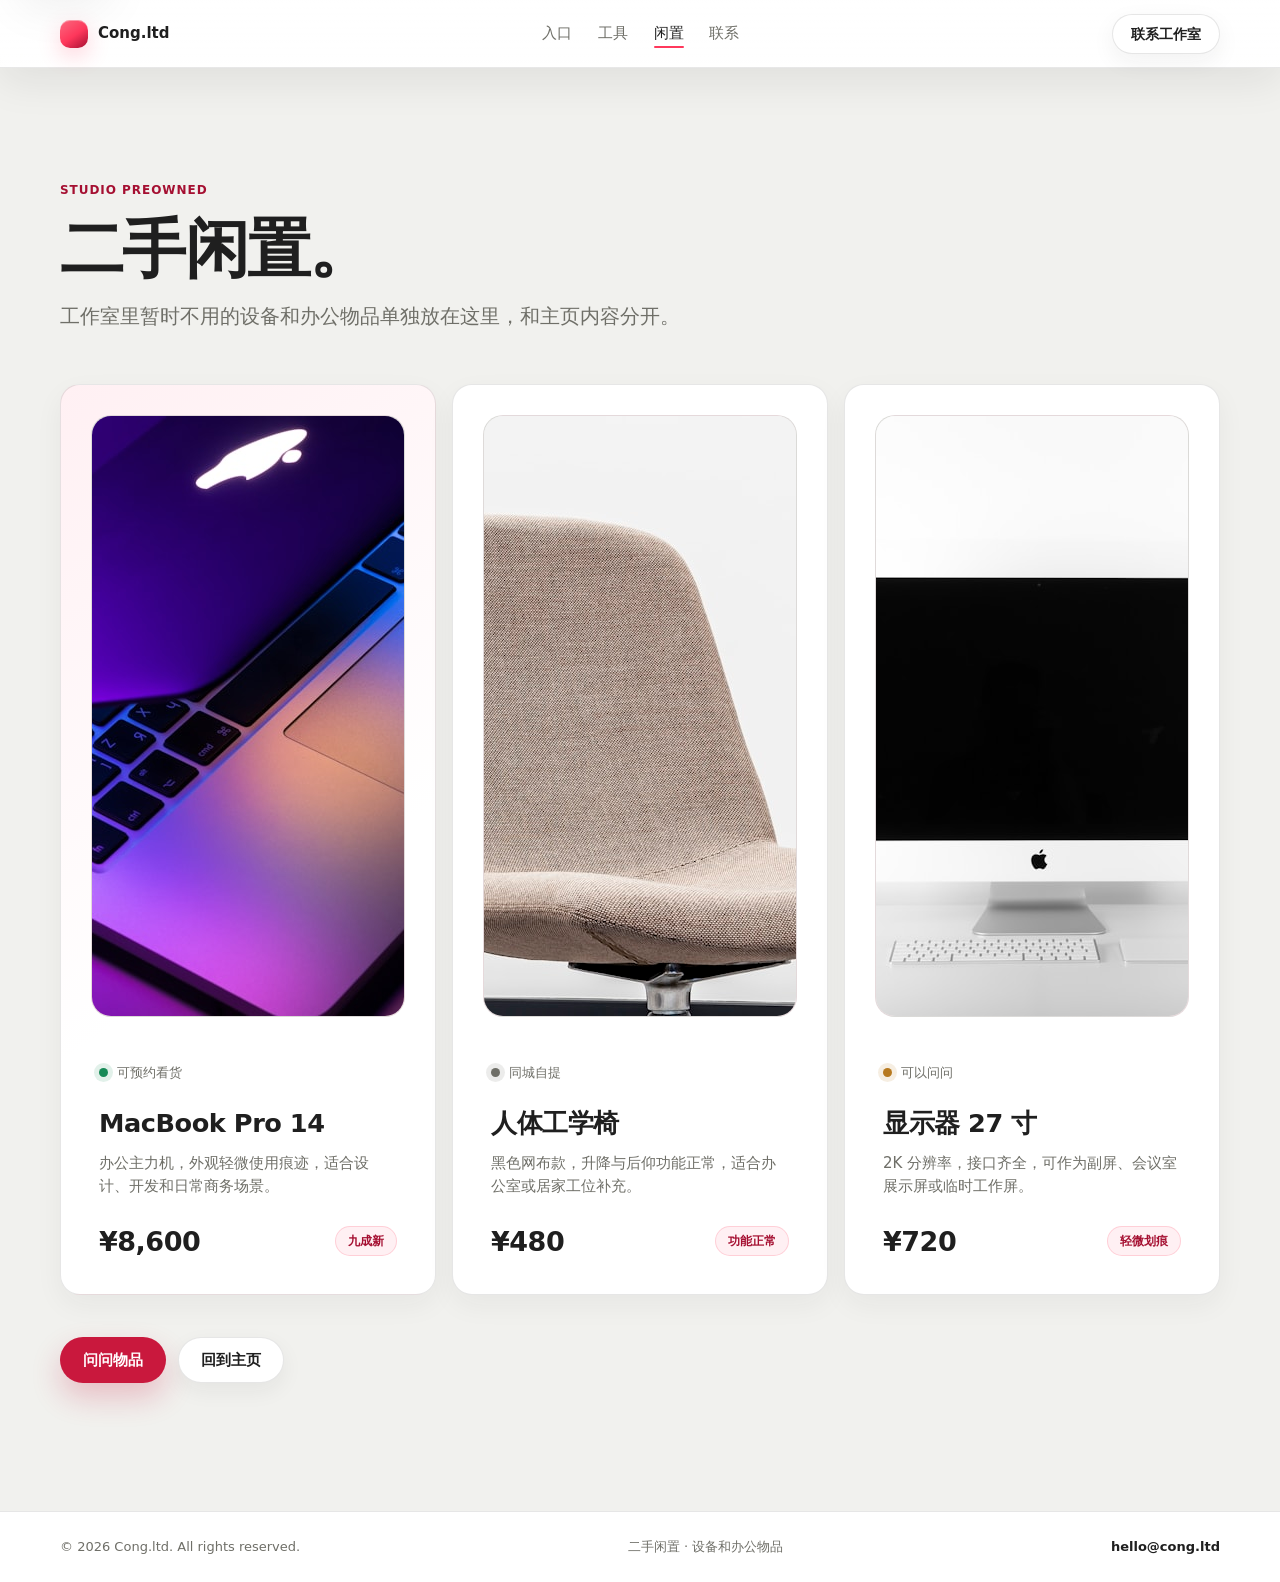
==== commit 02227f9c: "Fix local visual assets and nav layout" ====
--- a/preowned.html
+++ b/preowned.html
@@ -40,7 +40,7 @@
         <div class="product-grid compact">
           <article class="product-card feature reveal">
             <div class="product-media">
-              <img src="https://images.unsplash.com/photo-1517336714731-489689fd1ca8?auto=format&fit=crop&w=900&q=80" alt="银色笔记本电脑放在桌面上" width="900" height="600" loading="lazy" decoding="async" style="display: block; width: 100%; aspect-ratio: 3 / 2; object-fit: cover;">
+              <img src="assets/img/macbook-pro-14.jpg" alt="银色笔记本电脑放在桌面上" width="900" height="600" loading="lazy" decoding="async" style="display: block; width: 100%; aspect-ratio: 3 / 2; object-fit: cover;">
             </div>
             <div class="product-topline">
               <span class="status-dot available"></span>
@@ -57,7 +57,7 @@
           </article>
           <article class="product-card reveal">
             <div class="product-media">
-              <img src="https://images.unsplash.com/photo-1580480055273-228ff5388ef8?auto=format&fit=crop&w=900&q=80" alt="黑色办公椅" width="900" height="600" loading="lazy" decoding="async" style="display: block; width: 100%; aspect-ratio: 3 / 2; object-fit: cover;">
+              <img src="assets/img/ergonomic-chair.jpg" alt="黑色办公椅" width="900" height="600" loading="lazy" decoding="async" style="display: block; width: 100%; aspect-ratio: 3 / 2; object-fit: cover;">
             </div>
             <div class="product-topline">
               <span class="status-dot"></span>
@@ -74,7 +74,7 @@
           </article>
           <article class="product-card reveal">
             <div class="product-media">
-              <img src="https://images.unsplash.com/photo-1527443224154-c4a3942d3acf?auto=format&fit=crop&w=900&q=80" alt="桌面上的显示器" width="900" height="600" loading="lazy" decoding="async" style="display: block; width: 100%; aspect-ratio: 3 / 2; object-fit: cover;">
+              <img src="assets/img/monitor-27.jpg" alt="桌面上的显示器" width="900" height="600" loading="lazy" decoding="async" style="display: block; width: 100%; aspect-ratio: 3 / 2; object-fit: cover;">
             </div>
             <div class="product-topline">
               <span class="status-dot reserved"></span>
--- a/assets/css/style.css
+++ b/assets/css/style.css
@@ -26,6 +26,7 @@
   --tracking-body: 0;
   --tracking-label: .08em;
   --text-caption: clamp(12px, .78vw, 13px);
+  --text-nav: clamp(15px, 1.05vw, 16px);
   --text-small: clamp(14px, .9vw, 15px);
   --text-body: clamp(16px, 1vw, 17px);
   --text-lead: clamp(18px, 1.55vw, 22px);
@@ -44,6 +45,7 @@
 
 body {
   margin: 0;
+  padding-top: var(--nav-h);
   min-width: 320px;
   background:
     linear-gradient(180deg, rgba(255, 255, 255, .92) 0%, rgba(247, 247, 245, .96) 42%, var(--bg) 100%);
@@ -116,15 +118,19 @@
 }
 
 .nav {
-  position: sticky;
+  position: fixed;
   top: 0;
+  left: 0;
+  right: 0;
   z-index: 20;
   height: var(--nav-h);
   color: var(--ink);
-  background: rgba(255, 255, 255, .82);
-  border-bottom: 1px solid var(--line);
-  backdrop-filter: blur(18px) saturate(150%);
-  -webkit-backdrop-filter: blur(18px) saturate(150%);
+  background:
+    linear-gradient(180deg, rgba(255, 255, 255, .9), rgba(255, 255, 255, .68));
+  border-bottom: 1px solid rgba(31, 31, 31, .1);
+  box-shadow: 0 14px 40px rgba(31, 31, 31, .08);
+  backdrop-filter: blur(24px) saturate(170%);
+  -webkit-backdrop-filter: blur(24px) saturate(170%);
 }
 
 .nav-inner {
@@ -163,11 +169,11 @@
   display: flex;
   align-items: center;
   justify-content: center;
-  gap: clamp(18px, 2.4vw, 30px);
+  gap: clamp(18px, 2vw, 28px);
   min-width: 0;
   flex: 1 1 auto;
   white-space: nowrap;
-  font-size: var(--text-caption);
+  font-size: var(--text-nav);
   line-height: 1;
   color: var(--muted);
 }
@@ -214,7 +220,7 @@
   border-radius: var(--radius-pill);
   background: var(--surface);
   color: var(--ink);
-  font-size: var(--text-caption);
+  font-size: var(--text-small);
   line-height: 1;
   font-weight: 700;
   white-space: nowrap;
@@ -1402,12 +1408,18 @@
 }
 
 .reveal {
-  opacity: 0;
-  transform: translateY(18px);
+  opacity: 1;
+  transform: none;
   transition: opacity .7s ease, transform .7s ease;
 }
 
 .reveal.visible {
+  opacity: 1;
+  transform: none;
+}
+
+.hero .reveal,
+.page-hero .reveal {
   opacity: 1;
   transform: none;
 }
@@ -1552,14 +1564,16 @@
 
   .hero,
   .studio-hero {
+    min-height: auto;
     padding-top: 58px;
     padding-bottom: 54px;
   }
 
   .hero h1,
   .studio-hero h1 {
-    font-size: clamp(42px, 12.5vw, 58px);
-    line-height: 1.05;
+    max-width: 100%;
+    font-size: clamp(39px, 10.8vw, 46px);
+    line-height: 1.08;
     letter-spacing: -0.024em;
   }
 
